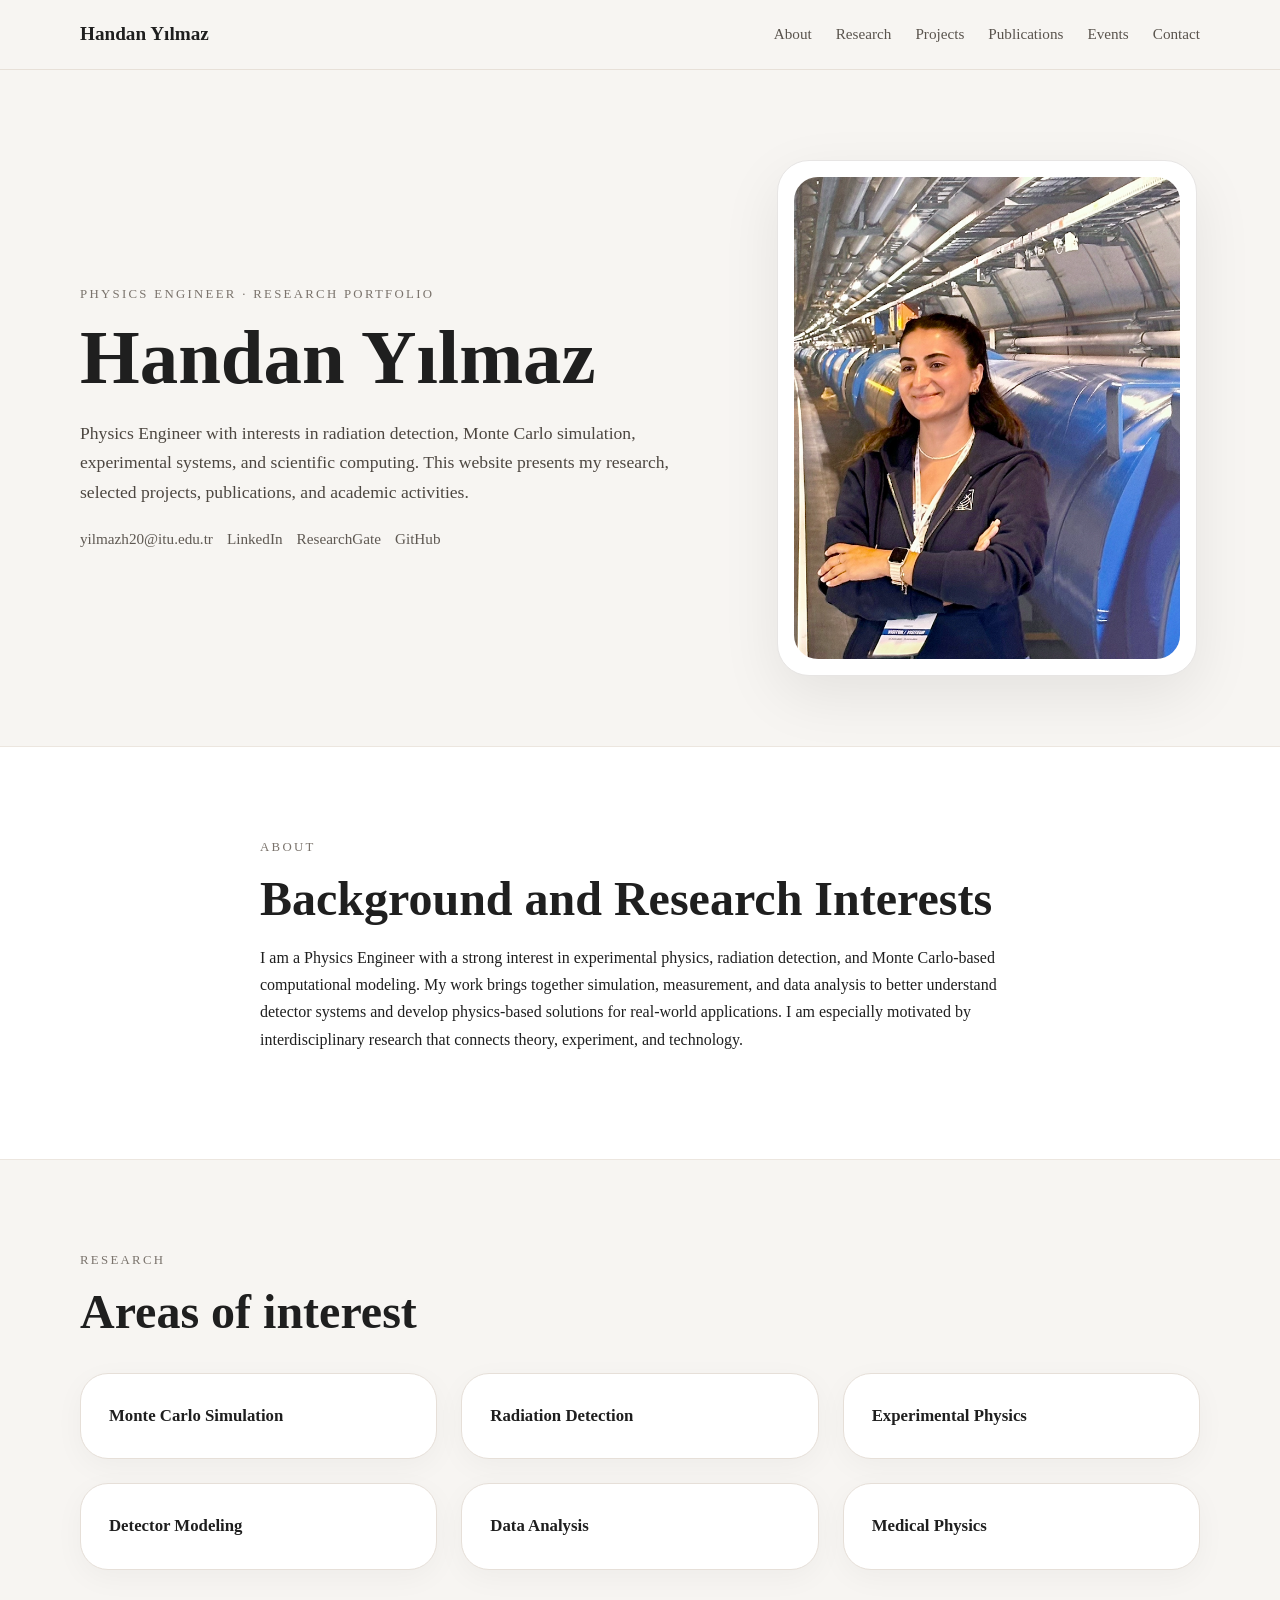
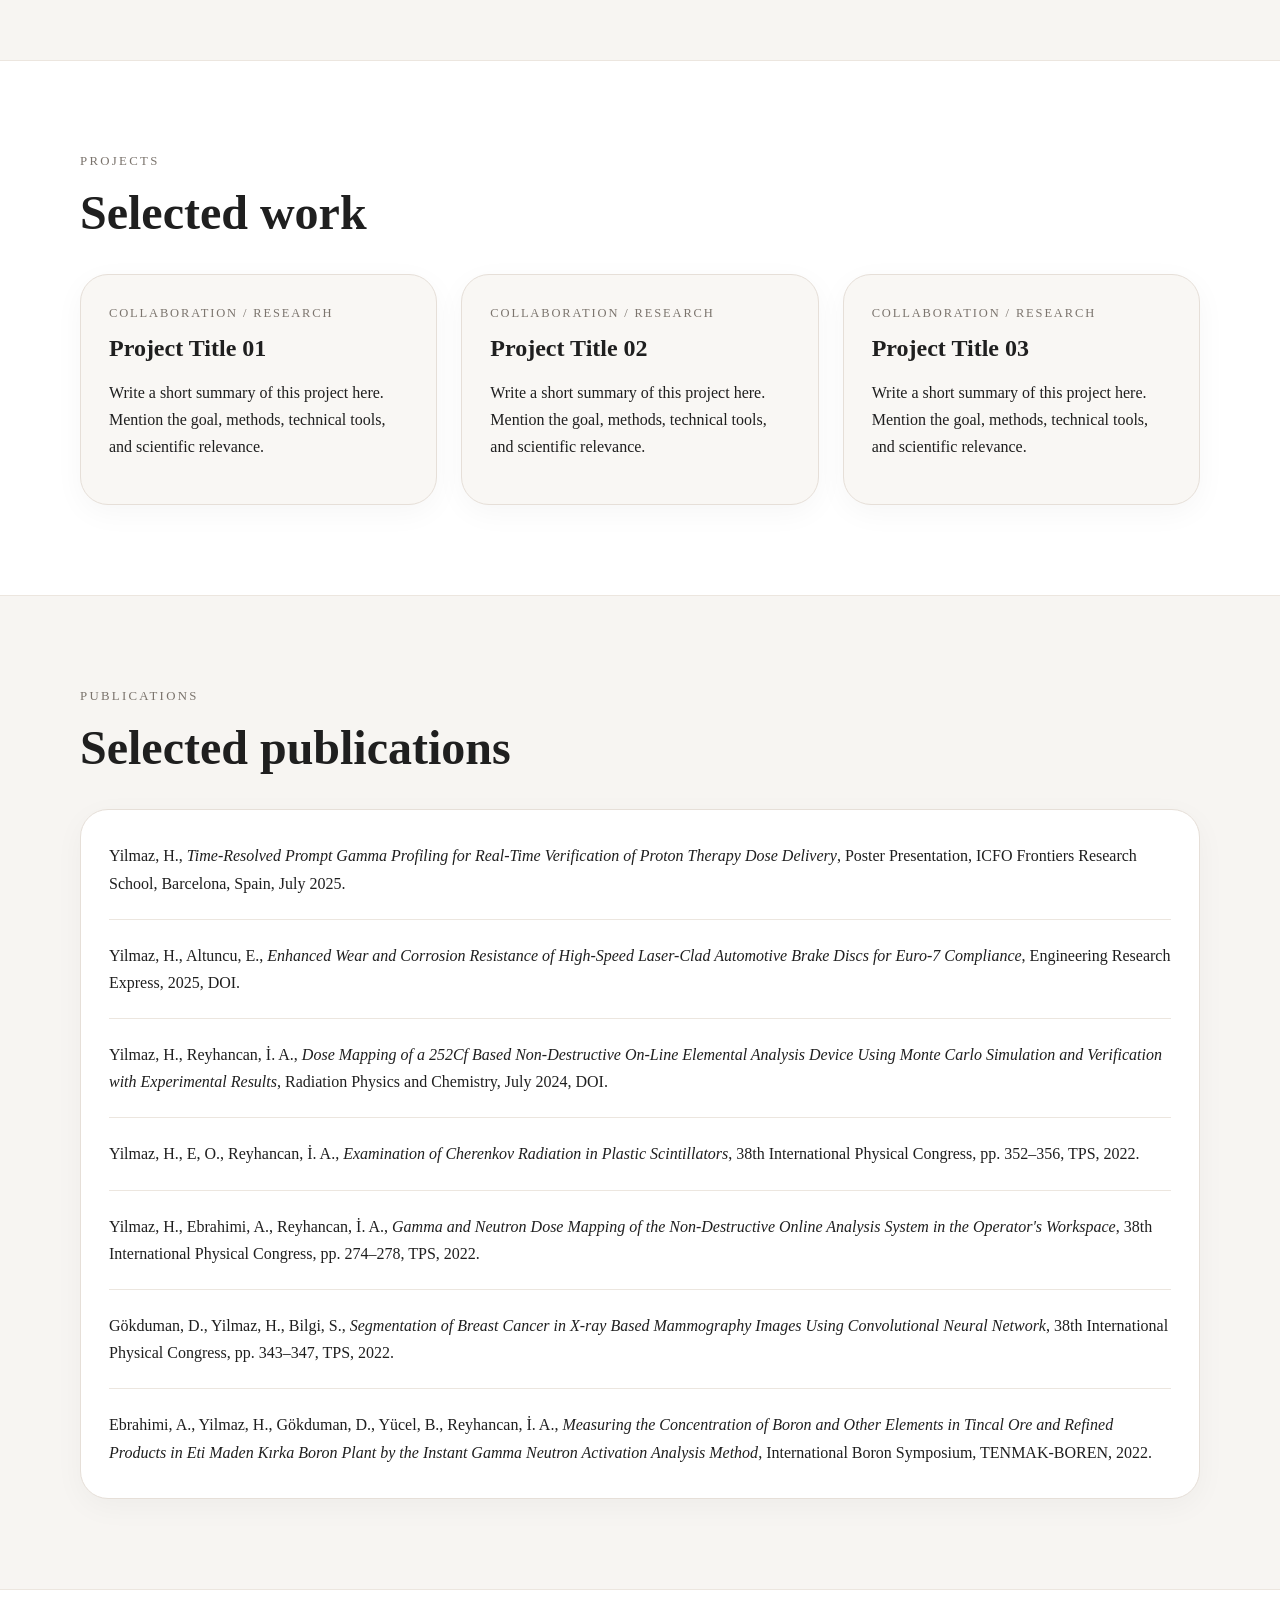
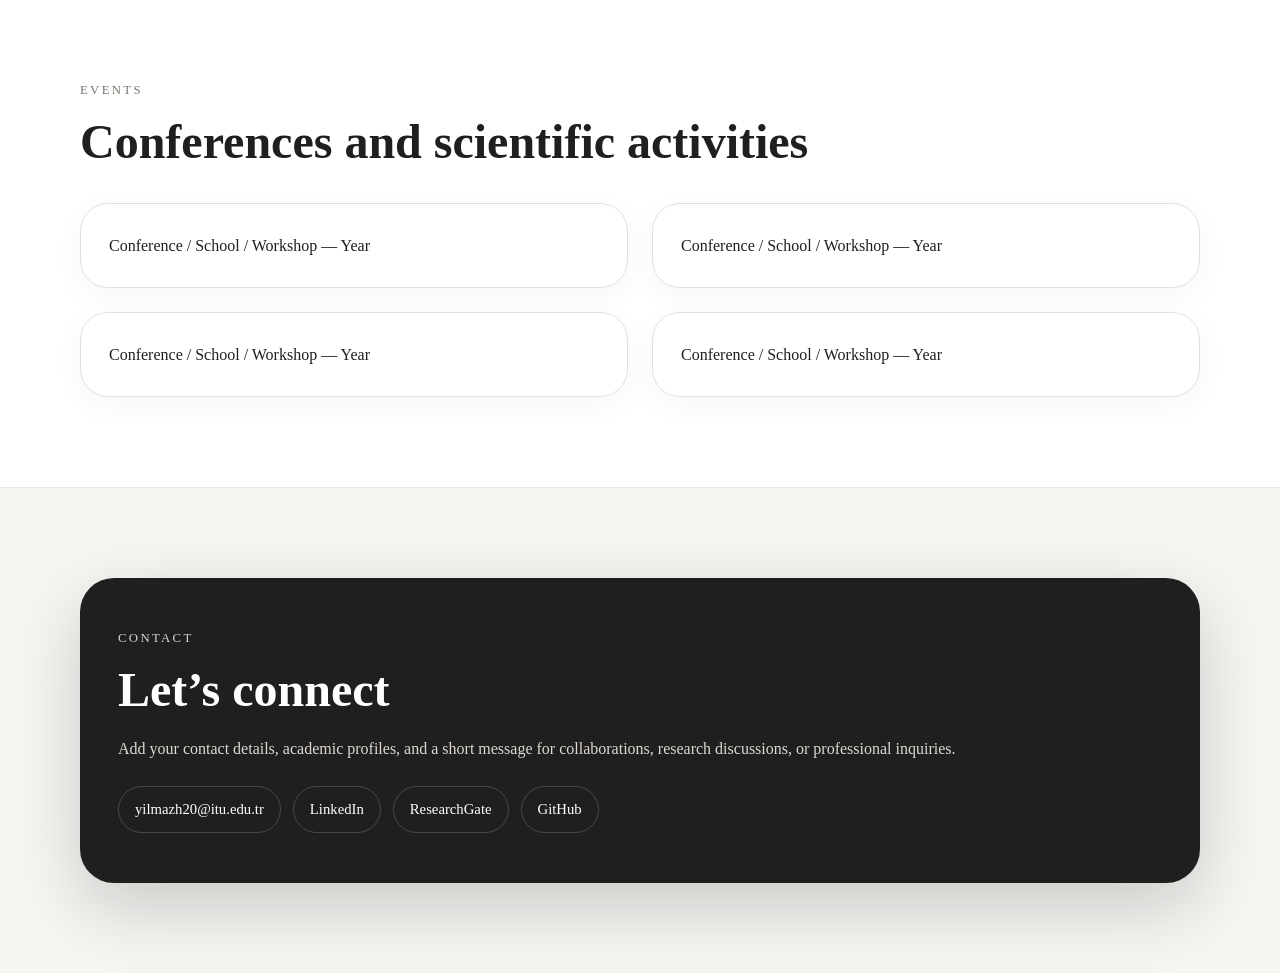
==== index.html @ de39016b "Update index.html" ====
<!DOCTYPE html>
<html lang="en">
<head>
  <meta charset="UTF-8" />
  <meta name="viewport" content="width=device-width, initial-scale=1.0" />
  <title>Handan Yılmaz | Physics Engineer</title>
  <link rel="stylesheet" href="style.css" />
</head>
<body>
  <header class="site-header">
    <div class="container nav">
      <a href="#home" class="logo">Handan Yılmaz</a>
      <nav class="menu">
        <a href="#about">About</a>
        <a href="#research">Research</a>
        <a href="#projects">Projects</a>
        <a href="#publications">Publications</a>
        <a href="#events">Events</a>
        <a href="#contact">Contact</a>
      </nav>
    </div>
  </header>

  <main id="home">
    <section class="hero container">
      <div class="hero-text">
        <p class="eyebrow">Physics Engineer · Research Portfolio</p>
        <h1>Handan Yılmaz</h1>
        <p class="intro">
          Physics Engineer with interests in radiation detection, Monte Carlo simulation,
          experimental systems, and scientific computing. This website presents my research,
          selected projects, publications, and academic activities.
        </p>


          <div class="hero-links">
          <a href="mailto:yilmazh20@itu.edu.tr">yilmazh20@itu.edu.tr</a>
          <a href="BURAYA_LINKEDIN_LINKIN" target="_blank" rel="noopener noreferrer">LinkedIn</a>
          <a href="https://www.researchgate.net/profile/Handan-Yilmaz-5?ev=hdr_xprf" target="_blank" rel="noopener noreferrer">ResearchGate</a>
          <a href="https://github.com/yilmazhndn" target="_blank" rel="noopener noreferrer">GitHub</a>
        </div>
      </div>

      <div class="hero-image">
        <div class="profile-card">
          <img src="profile.png" alt="Handan Yılmaz" class="profile-image">
        </div>
      </div>
    </section>

    <section id="about" class="section section-light">
      <div class="container narrow">
        <p class="eyebrow">About</p>
        <h2>Background and Research Interests</h2>
        <p>
           I am a Physics Engineer with a strong interest in experimental physics,
  radiation detection, and Monte Carlo-based computational modeling. My work
  brings together simulation, measurement, and data analysis to better understand
  detector systems and develop physics-based solutions for real-world applications.
  I am especially motivated by interdisciplinary research that connects theory,
  experiment, and technology.
        </p>
      </div>
    </section>

    <section id="research" class="section">
      <div class="container">
        <p class="eyebrow">Research</p>
        <h2>Areas of interest</h2>

        <div class="grid three">
          <div class="card small-card">Monte Carlo Simulation</div>
          <div class="card small-card">Radiation Detection</div>
          <div class="card small-card">Experimental Physics</div>
          <div class="card small-card">Detector Modeling</div>
          <div class="card small-card">Data Analysis</div>
          <div class="card small-card">Medical Physics</div>
        </div>
      </div>
    </section>

    <section id="projects" class="section section-light">
      <div class="container">
        <p class="eyebrow">Projects</p>
        <h2>Selected work</h2>

        <div class="grid three">
          <div class="card project-card">
            <p class="card-label">Collaboration / Research</p>
            <h3>Project Title 01</h3>
            <p>
              Write a short summary of this project here. Mention the goal, methods,
              technical tools, and scientific relevance.
            </p>
          </div>

          <div class="card project-card">
            <p class="card-label">Collaboration / Research</p>
            <h3>Project Title 02</h3>
            <p>
              Write a short summary of this project here. Mention the goal, methods,
              technical tools, and scientific relevance.
            </p>
          </div>

          <div class="card project-card">
            <p class="card-label">Collaboration / Research</p>
            <h3>Project Title 03</h3>
            <p>
              Write a short summary of this project here. Mention the goal, methods,
              technical tools, and scientific relevance.
            </p>
          </div>
        </div>
      </div>
    </section>

    <section id="publications" class="section">
      <div class="container">
        <p class="eyebrow">Publications</p>
        <h2>Selected publications</h2>

        <div class="list-box">
  <div class="list-item">
    Yilmaz, H., <em>Time-Resolved Prompt Gamma Profiling for Real-Time Verification of Proton Therapy Dose Delivery</em>, Poster Presentation, ICFO Frontiers Research School, Barcelona, Spain, July 2025.
  </div>

  <div class="list-item">
    Yilmaz, H., Altuncu, E., <em>Enhanced Wear and Corrosion Resistance of High-Speed Laser-Clad Automotive Brake Discs for Euro-7 Compliance</em>, Engineering Research Express, 2025,
    <a href="https://doi.org/10.1088/2631-8695/adef94" target="_blank" rel="noopener noreferrer">DOI</a>.
  </div>

  <div class="list-item">
    Yilmaz, H., Reyhancan, İ. A., <em>Dose Mapping of a 252Cf Based Non-Destructive On-Line Elemental Analysis Device Using Monte Carlo Simulation and Verification with Experimental Results</em>, Radiation Physics and Chemistry, July 2024,
    <a href="https://doi.org/10.1016/j.radphyschem.2024.112328" target="_blank" rel="noopener noreferrer">DOI</a>.
  </div>

  <div class="list-item">
    Yilmaz, H., E, O., Reyhancan, İ. A., <em>Examination of Cherenkov Radiation in Plastic Scintillators</em>, 38th International Physical Congress, pp. 352–356, TPS, 2022.
  </div>

  <div class="list-item">
    Yilmaz, H., Ebrahimi, A., Reyhancan, İ. A., <em>Gamma and Neutron Dose Mapping of the Non-Destructive Online Analysis System in the Operator's Workspace</em>, 38th International Physical Congress, pp. 274–278, TPS, 2022.
  </div>

  <div class="list-item">
    Gökduman, D., Yilmaz, H., Bilgi, S., <em>Segmentation of Breast Cancer in X-ray Based Mammography Images Using Convolutional Neural Network</em>, 38th International Physical Congress, pp. 343–347, TPS, 2022.
  </div>

  <div class="list-item">
    Ebrahimi, A., Yilmaz, H., Gökduman, D., Yücel, B., Reyhancan, İ. A., <em>Measuring the Concentration of Boron and Other Elements in Tincal Ore and Refined Products in Eti Maden Kırka Boron Plant by the Instant Gamma Neutron Activation Analysis Method</em>, International Boron Symposium, TENMAK-BOREN, 2022.
  </div>
</div>
    </section>

    <section id="events" class="section section-light">
      <div class="container">
        <p class="eyebrow">Events</p>
        <h2>Conferences and scientific activities</h2>

        <div class="grid two">
          <div class="card">Conference / School / Workshop — Year</div>
          <div class="card">Conference / School / Workshop — Year</div>
          <div class="card">Conference / School / Workshop — Year</div>
          <div class="card">Conference / School / Workshop — Year</div>
        </div>
      </div>
    </section>

    <section id="contact" class="section">
      <div class="container">
        <div class="contact-box">
          <p class="eyebrow dark">Contact</p>
          <h2>Let’s connect</h2>
          <p>
            Add your contact details, academic profiles, and a short message for
            collaborations, research discussions, or professional inquiries.
          </p>

          <div class="contact-tags">
            <span>yilmazh20@itu.edu.tr</span>
            <span>LinkedIn</span>
            <span>ResearchGate</span>
            <span>GitHub</span>
          </div>
        </div>
      </div>
    </section>
  </main>
</body>
</html>
---- style.css ----
* {
  box-sizing: border-box;
}

html {
  scroll-behavior: smooth;
}

body {
  margin: 0;
  font-family: Georgia, "Times New Roman", serif;
  background: #f7f5f2;
  color: #1f1f1f;
  line-height: 1.7;
}

img {
  max-width: 100%;
  display: block;
}

a {
  text-decoration: none;
  color: inherit;
}

.container {
  width: min(1120px, calc(100% - 48px));
  margin: 0 auto;
}

.narrow {
  max-width: 760px;
}

.site-header {
  position: sticky;
  top: 0;
  z-index: 1000;
  background: rgba(247, 245, 242, 0.92);
  backdrop-filter: blur(10px);
  border-bottom: 1px solid #e7e0d8;
}

.nav {
  display: flex;
  justify-content: space-between;
  align-items: center;
  padding: 18px 0;
  gap: 20px;
}

.logo {
  font-size: 1.2rem;
  font-weight: 700;
}

.menu {
  display: flex;
  gap: 24px;
  flex-wrap: wrap;
}

.menu a {
  font-size: 0.95rem;
  color: #5a544d;
}

.menu a:hover {
  color: #111;
}

.hero {
  display: grid;
  grid-template-columns: 1.2fr 0.8fr;
  gap: 56px;
  align-items: center;
  padding: 90px 0 70px;
}

.eyebrow {
  margin: 0 0 12px;
  font-size: 0.8rem;
  letter-spacing: 0.18em;
  text-transform: uppercase;
  color: #7a736c;
}

.eyebrow.dark {
  color: #d9d4cf;
}

h1 {
  font-size: clamp(2.8rem, 6vw, 4.8rem);
  line-height: 1.05;
  margin: 0 0 20px;
}

h2 {
  font-size: clamp(2rem, 4vw, 3rem);
  line-height: 1.15;
  margin: 0 0 18px;
}

h3 {
  margin: 0 0 14px;
  font-size: 1.5rem;
  line-height: 1.2;
}

.intro {
  font-size: 1.1rem;
  max-width: 680px;
  color: #4d4741;
}

.hero-buttons {
  display: flex;
  gap: 14px;
  flex-wrap: wrap;
  margin: 30px 0 24px;
}

.btn {
  display: inline-block;
  padding: 13px 22px;
  border-radius: 999px;
  font-size: 0.95rem;
  font-weight: 600;
}

.btn-dark {
  background: #1e1e1e;
  color: white;
}

.btn-dark:hover {
  background: #333;
}

.btn-light {
  border: 1px solid #cfc7be;
  background: white;
}

.btn-light:hover {
  border-color: #1e1e1e;
}

.hero-links {
  display: flex;
  flex-wrap: wrap;
  gap: 14px;
  color: #5e5852;
  font-size: 0.95rem;
}

.hero-image {
  display: flex;
  justify-content: center;
}

.profile-card {
  width: 100%;
  max-width: 420px;
  background: #ffffff;
  border: 1px solid #e7e5e4;
  border-radius: 32px;
  padding: 16px;
  box-shadow: 0 20px 60px rgba(0, 0, 0, 0.08);
}

.profile-image {
  width: 100%;
  aspect-ratio: 4 / 5;
  object-fit: cover;
  object-position: center top;
  border-radius: 24px;
}

.section {
  padding: 90px 0;
}

.section-light {
  background: #ffffff;
  border-top: 1px solid #ece6df;
  border-bottom: 1px solid #ece6df;
}

.grid {
  display: grid;
  gap: 24px;
  margin-top: 34px;
}

.grid.three {
  grid-template-columns: repeat(3, 1fr);
}

.grid.two {
  grid-template-columns: repeat(2, 1fr);
}

.card {
  background: white;
  border: 1px solid #e6dfd8;
  border-radius: 28px;
  padding: 28px;
  box-shadow: 0 8px 30px rgba(0, 0, 0, 0.04);
}

.small-card {
  font-size: 1.05rem;
  font-weight: 600;
}

.project-card {
  background: #f9f7f4;
  transition: transform 0.2s ease, box-shadow 0.2s ease;
}

.project-card:hover {
  transform: translateY(-4px);
  box-shadow: 0 18px 40px rgba(0, 0, 0, 0.08);
}

.card-label {
  margin: 0 0 10px;
  font-size: 0.78rem;
  letter-spacing: 0.15em;
  text-transform: uppercase;
  color: #7b746d;
}

.list-box {
  margin-top: 34px;
  background: white;
  border: 1px solid #e6dfd8;
  border-radius: 28px;
  padding: 10px 28px;
  box-shadow: 0 8px 30px rgba(0, 0, 0, 0.04);
}

.list-item {
  padding: 22px 0;
  border-bottom: 1px solid #ece6df;
}

.list-item:last-child {
  border-bottom: none;
}

.contact-box {
  background: #1f1f1f;
  color: white;
  border-radius: 34px;
  padding: 50px 38px;
  box-shadow: 0 24px 70px rgba(0, 0, 0, 0.18);
}

.contact-box p {
  color: #ded8d1;
}

.contact-tags {
  display: flex;
  flex-wrap: wrap;
  gap: 12px;
  margin-top: 24px;
}

.contact-tags span {
  border: 1px solid rgba(255, 255, 255, 0.18);
  border-radius: 999px;
  padding: 10px 16px;
  font-size: 0.92rem;
}

@media (max-width: 960px) {
  .hero {
    grid-template-columns: 1fr;
    padding-top: 60px;
  }

  .grid.three,
  .grid.two {
    grid-template-columns: 1fr;
  }

  .menu {
    gap: 14px;
  }
}

@media (max-width: 640px) {
  .container {
    width: min(100% - 28px, 1120px);
  }

  .nav {
    flex-direction: column;
    align-items: flex-start;
  }

  .section,
  .hero {
    padding-top: 56px;
    padding-bottom: 56px;
  }

  .contact-box {
    padding: 36px 24px;
  }
}
.hero-links a {
  color: #5e5852;
  transition: color 0.2s ease;
}

.hero-links a:hover {
  color: #111;
}

.contact-tags a {
  color: inherit;
  transition: color 0.2s ease;
}

.contact-tags a:hover {
  color: white;
}
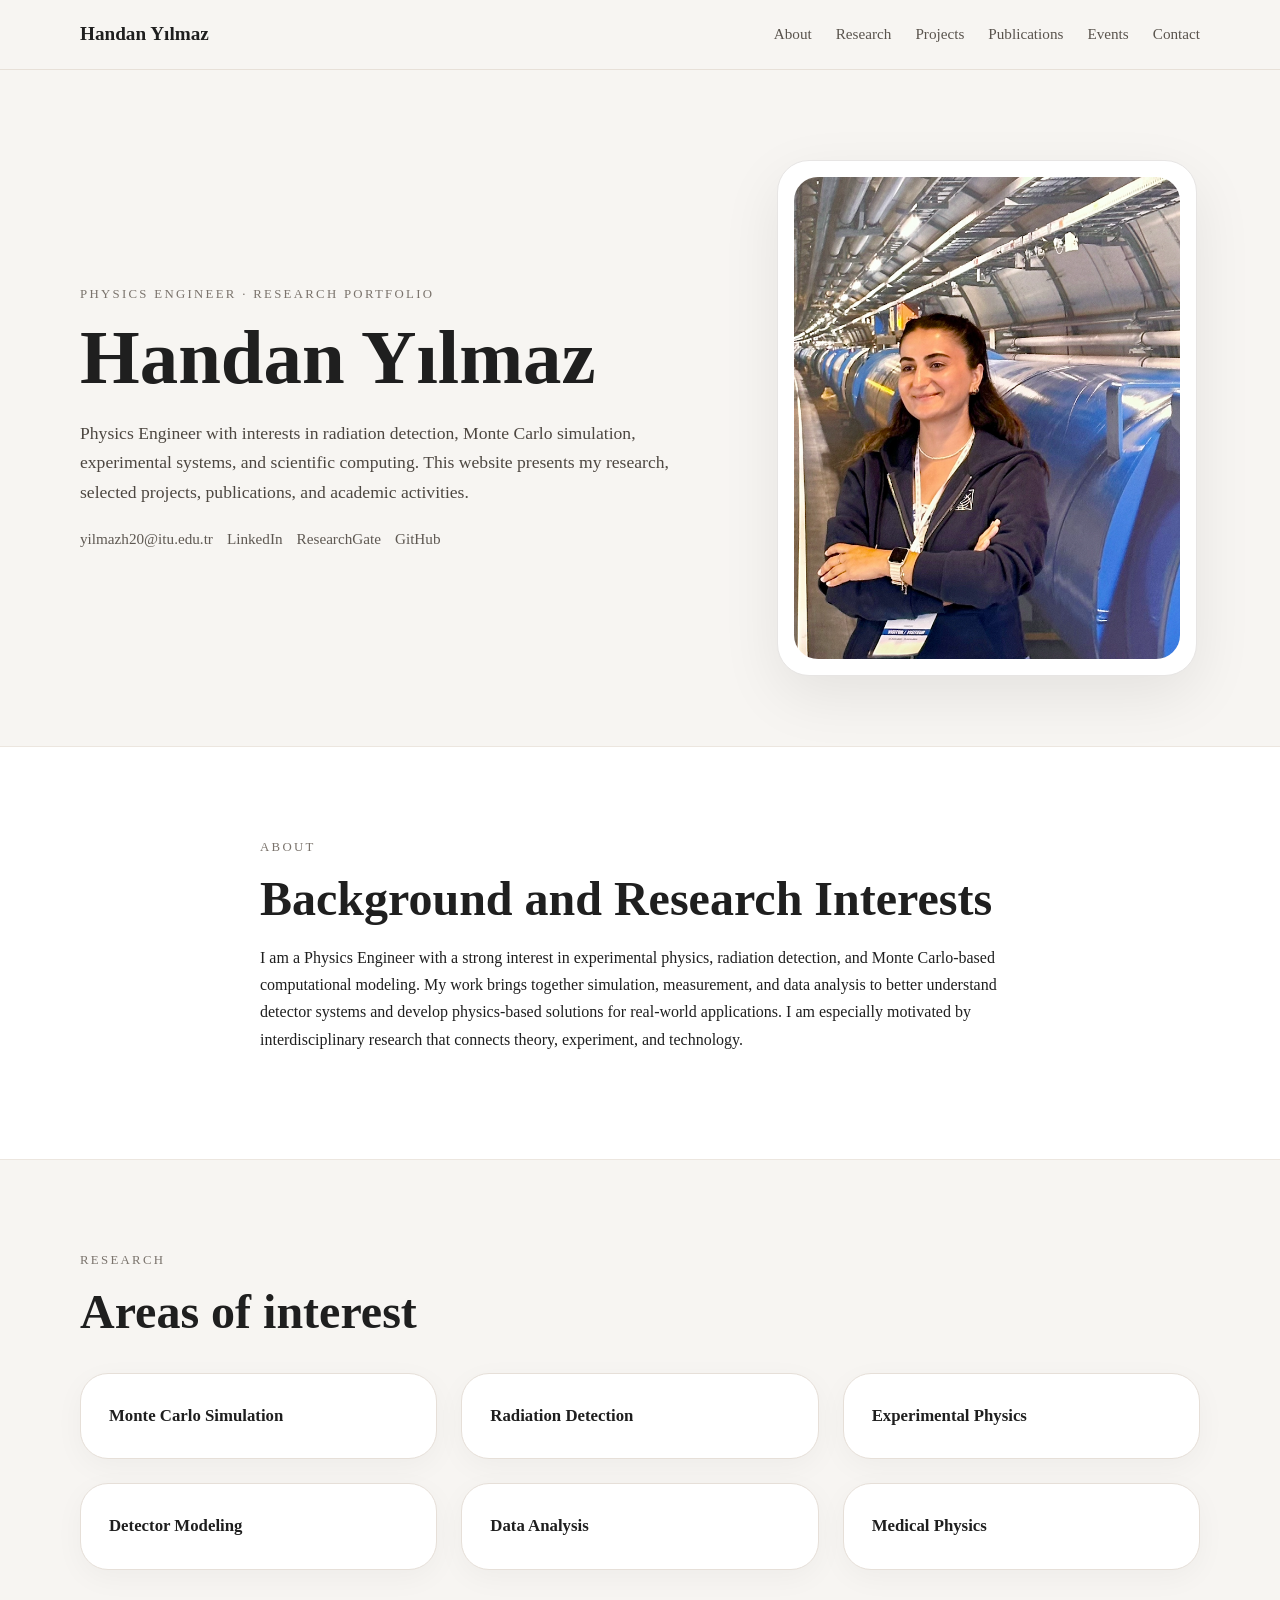
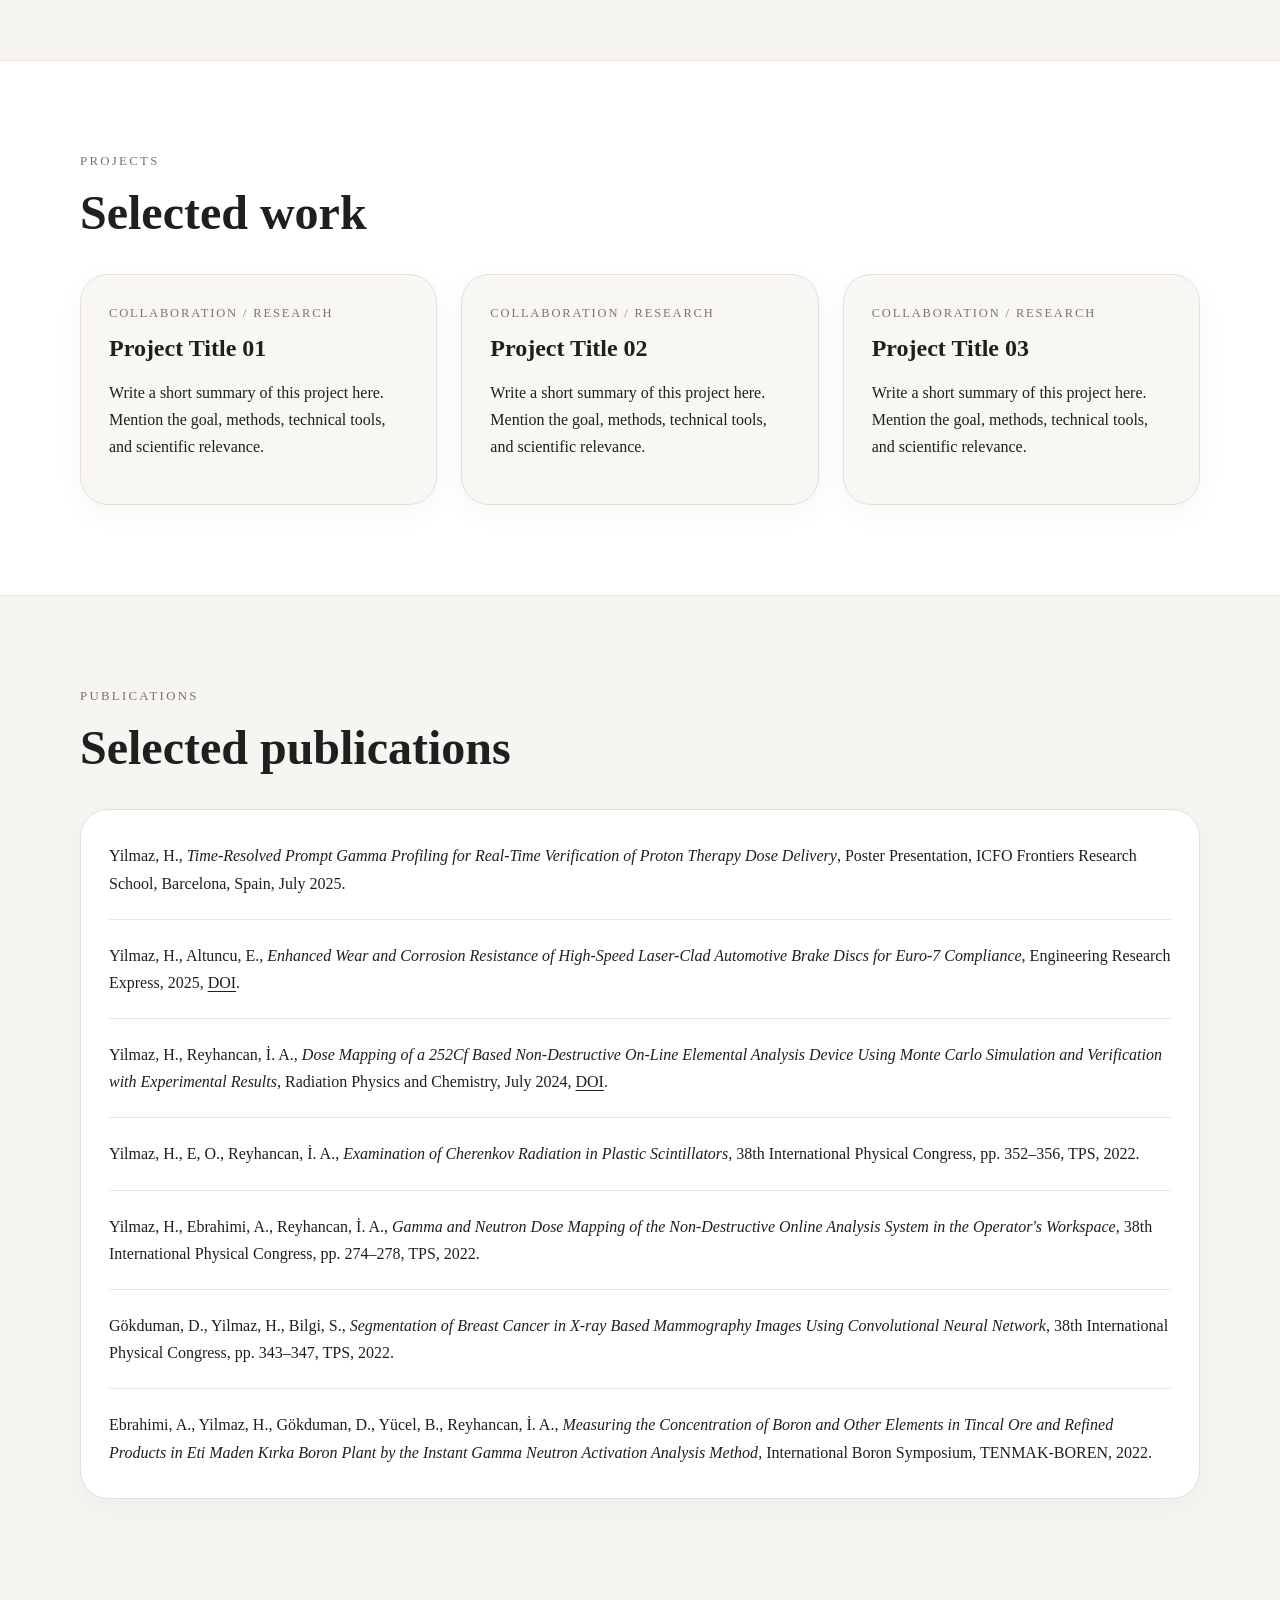
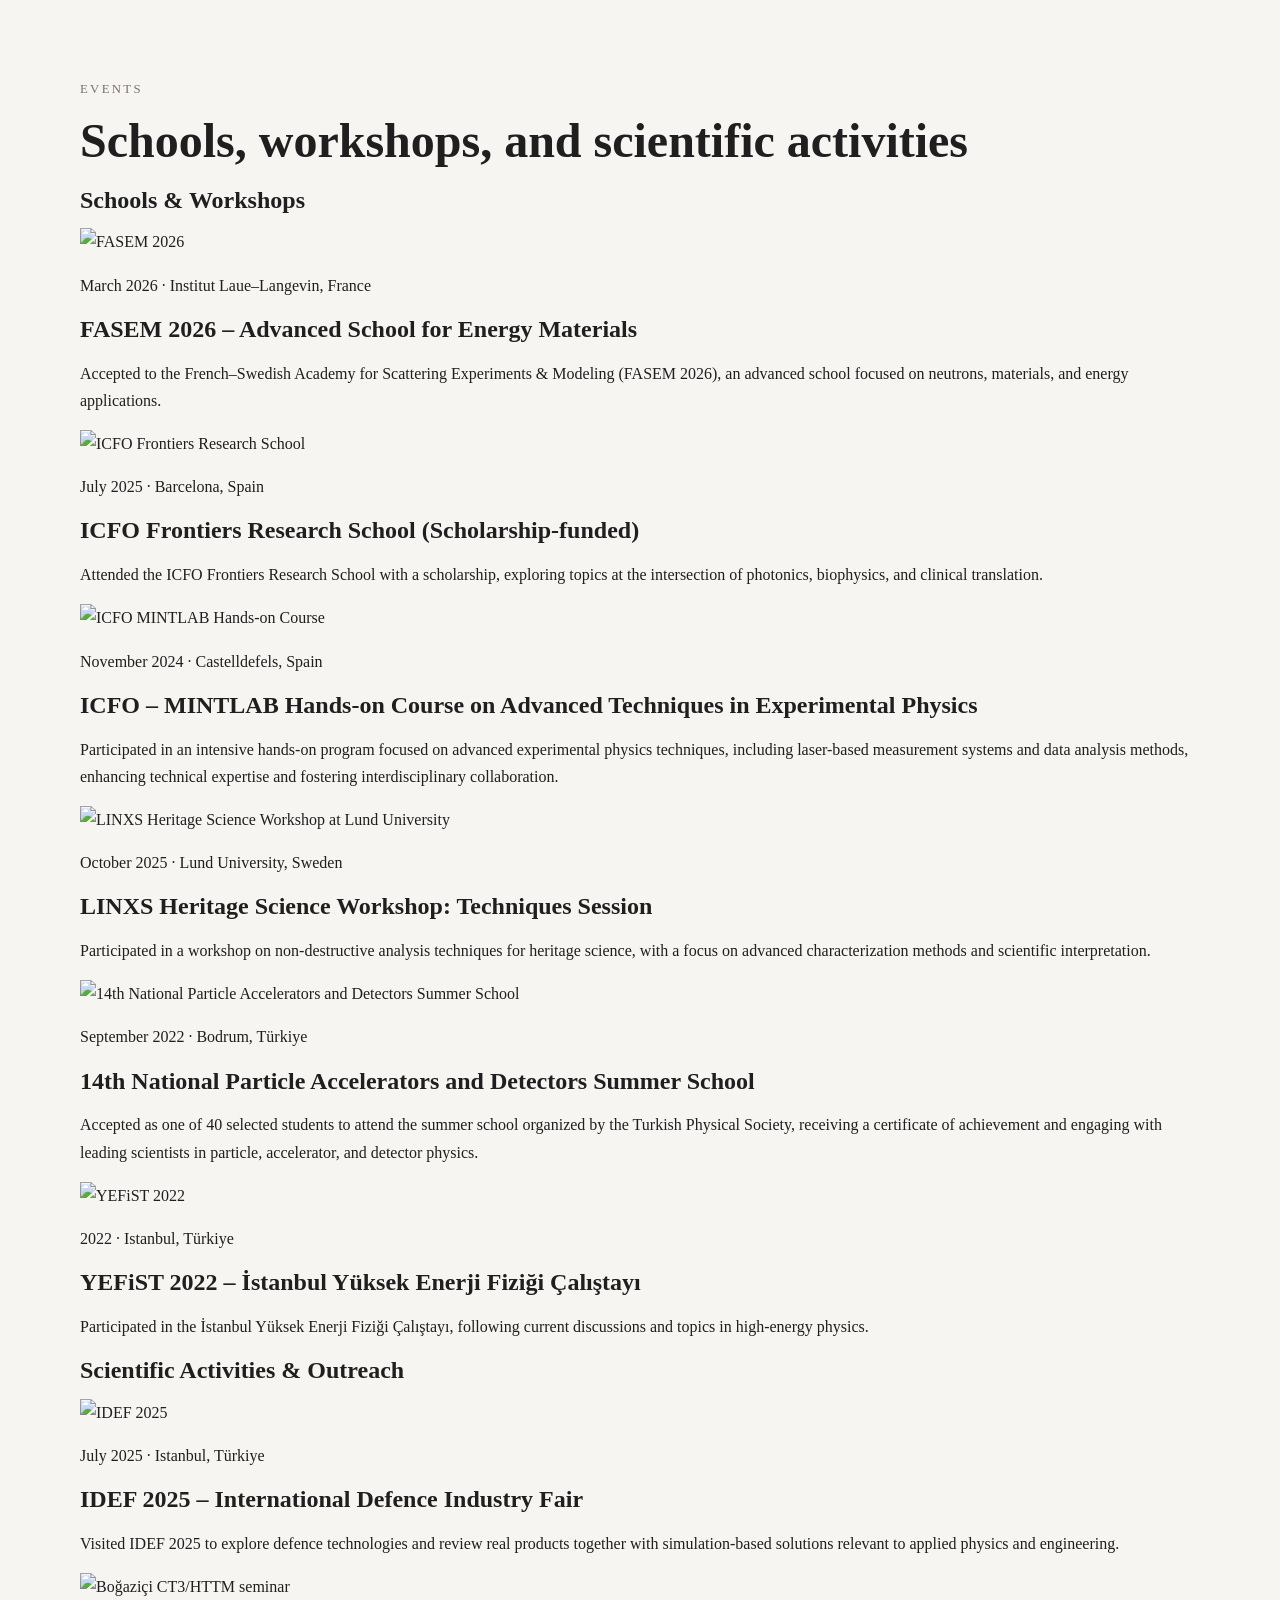
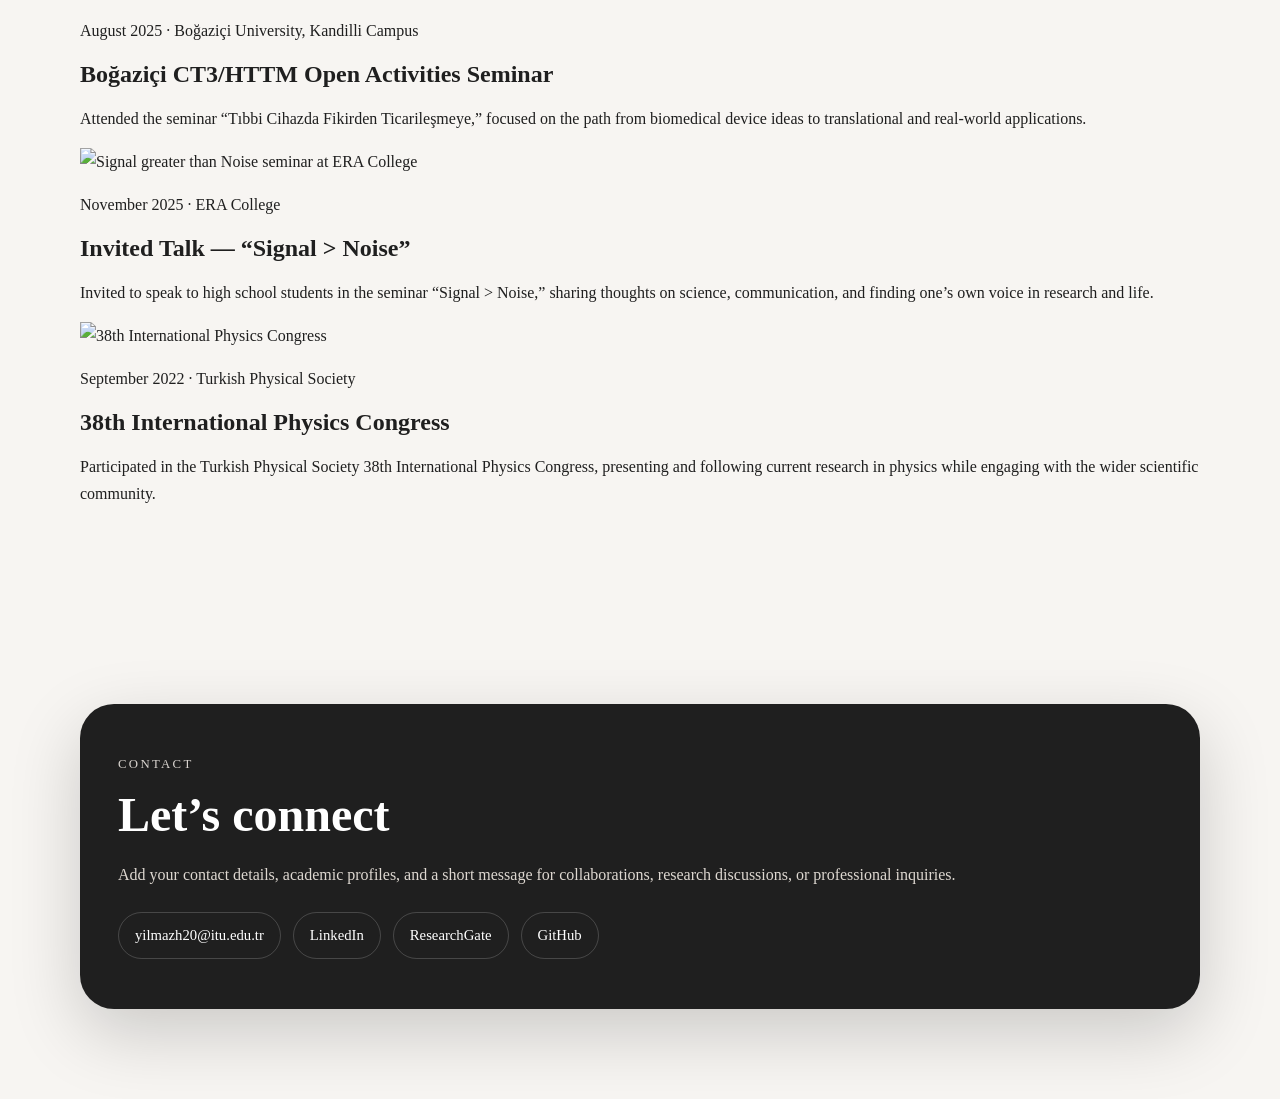
==== commit 7a585390: "Update index.html" ====
--- a/index.html
+++ b/index.html
@@ -153,19 +153,134 @@
 </div>
     </section>
 
-    <section id="events" class="section section-light">
-      <div class="container">
-        <p class="eyebrow">Events</p>
-        <h2>Conferences and scientific activities</h2>
-
-        <div class="grid two">
-          <div class="card">Conference / School / Workshop — Year</div>
-          <div class="card">Conference / School / Workshop — Year</div>
-          <div class="card">Conference / School / Workshop — Year</div>
-          <div class="card">Conference / School / Workshop — Year</div>
-        </div>
-      </div>
-    </section>
+<section id="events" class="section">
+  <div class="container">
+    <p class="eyebrow">Events</p>
+    <h2>Schools, workshops, and scientific activities</h2>
+
+    <div class="events-group">
+      <h3 class="events-subtitle">Schools &amp; Workshops</h3>
+
+      <div class="event-grid">
+        <article class="event-card">
+          <img src="fasem2026.png" alt="FASEM 2026" class="event-image">
+          <div class="event-content">
+            <p class="event-date">March 2026 · Institut Laue–Langevin, France</p>
+            <h3>FASEM 2026 – Advanced School for Energy Materials</h3>
+            <p>
+              Accepted to the French–Swedish Academy for Scattering Experiments &amp; Modeling (FASEM 2026), an advanced school focused on neutrons, materials, and energy applications.
+            </p>
+          </div>
+        </article>
+
+        <article class="event-card">
+          <img src="icfo-school.jpg" alt="ICFO Frontiers Research School" class="event-image">
+          <div class="event-content">
+            <p class="event-date">July 2025 · Barcelona, Spain</p>
+            <h3>ICFO Frontiers Research School (Scholarship-funded)</h3>
+            <p>
+              Attended the ICFO Frontiers Research School with a scholarship, exploring topics at the intersection of photonics, biophysics, and clinical translation.
+            </p>
+          </div>
+        </article>
+
+        <article class="event-card">
+          <img src="mintlab-icfo.jpg" alt="ICFO MINTLAB Hands-on Course" class="event-image">
+          <div class="event-content">
+            <p class="event-date">November 2024 · Castelldefels, Spain</p>
+            <h3>ICFO – MINTLAB Hands-on Course on Advanced Techniques in Experimental Physics</h3>
+            <p>
+              Participated in an intensive hands-on program focused on advanced experimental physics techniques, including laser-based measurement systems and data analysis methods, enhancing technical expertise and fostering interdisciplinary collaboration.
+            </p>
+          </div>
+        </article>
+
+        <article class="event-card">
+          <img src="linxs-lund.jpg" alt="LINXS Heritage Science Workshop at Lund University" class="event-image">
+          <div class="event-content">
+            <p class="event-date">October 2025 · Lund University, Sweden</p>
+            <h3>LINXS Heritage Science Workshop: Techniques Session</h3>
+            <p>
+              Participated in a workshop on non-destructive analysis techniques for heritage science, with a focus on advanced characterization methods and scientific interpretation.
+            </p>
+          </div>
+        </article>
+
+        <article class="event-card">
+          <img src="particle-summer-school.jpg" alt="14th National Particle Accelerators and Detectors Summer School" class="event-image">
+          <div class="event-content">
+            <p class="event-date">September 2022 · Bodrum, Türkiye</p>
+            <h3>14th National Particle Accelerators and Detectors Summer School</h3>
+            <p>
+              Accepted as one of 40 selected students to attend the summer school organized by the Turkish Physical Society, receiving a certificate of achievement and engaging with leading scientists in particle, accelerator, and detector physics.
+            </p>
+          </div>
+        </article>
+
+        <article class="event-card">
+          <img src="yefist-group-2.JPEG" alt="YEFiST 2022" class="event-image">
+          <div class="event-content">
+            <p class="event-date">2022 · Istanbul, Türkiye</p>
+            <h3>YEFiST 2022 – İstanbul Yüksek Enerji Fiziği Çalıştayı</h3>
+            <p>
+              Participated in the İstanbul Yüksek Enerji Fiziği Çalıştayı, following current discussions and topics in high-energy physics.
+            </p>
+          </div>
+        </article>
+      </div>
+    </div>
+
+    <div class="events-group">
+      <h3 class="events-subtitle">Scientific Activities &amp; Outreach</h3>
+
+      <div class="event-grid">
+        <article class="event-card">
+          <img src="idef2025.png" alt="IDEF 2025" class="event-image">
+          <div class="event-content">
+            <p class="event-date">July 2025 · Istanbul, Türkiye</p>
+            <h3>IDEF 2025 – International Defence Industry Fair</h3>
+            <p>
+              Visited IDEF 2025 to explore defence technologies and review real products together with simulation-based solutions relevant to applied physics and engineering.
+            </p>
+          </div>
+        </article>
+
+        <article class="event-card">
+          <img src="bogazici-ct3.jpg" alt="Boğaziçi CT3/HTTM seminar" class="event-image">
+          <div class="event-content">
+            <p class="event-date">August 2025 · Boğaziçi University, Kandilli Campus</p>
+            <h3>Boğaziçi CT3/HTTM Open Activities Seminar</h3>
+            <p>
+              Attended the seminar “Tıbbi Cihazda Fikirden Ticarileşmeye,” focused on the path from biomedical device ideas to translational and real-world applications.
+            </p>
+          </div>
+        </article>
+
+        <article class="event-card">
+          <img src="era-seminar.jpg" alt="Signal greater than Noise seminar at ERA College" class="event-image">
+          <div class="event-content">
+            <p class="event-date">November 2025 · ERA College</p>
+            <h3>Invited Talk — “Signal &gt; Noise”</h3>
+            <p>
+              Invited to speak to high school students in the seminar “Signal &gt; Noise,” sharing thoughts on science, communication, and finding one’s own voice in research and life.
+            </p>
+          </div>
+        </article>
+
+        <article class="event-card">
+          <img src="tps38.jpg" alt="38th International Physics Congress" class="event-image">
+          <div class="event-content">
+            <p class="event-date">September 2022 · Turkish Physical Society</p>
+            <h3>38th International Physics Congress</h3>
+            <p>
+              Participated in the Turkish Physical Society 38th International Physics Congress, presenting and following current research in physics while engaging with the wider scientific community.
+            </p>
+          </div>
+        </article>
+      </div>
+    </div>
+  </div>
+</section>
 
     <section id="contact" class="section">
       <div class="container">
--- a/style.css
+++ b/style.css
@@ -330,3 +330,12 @@
 .contact-tags a:hover {
   color: white;
 }
+.list-item a {
+  color: #1f1f1f;
+  text-decoration: underline;
+  text-underline-offset: 3px;
+}
+
+.list-item a:hover {
+  opacity: 0.7;
+}
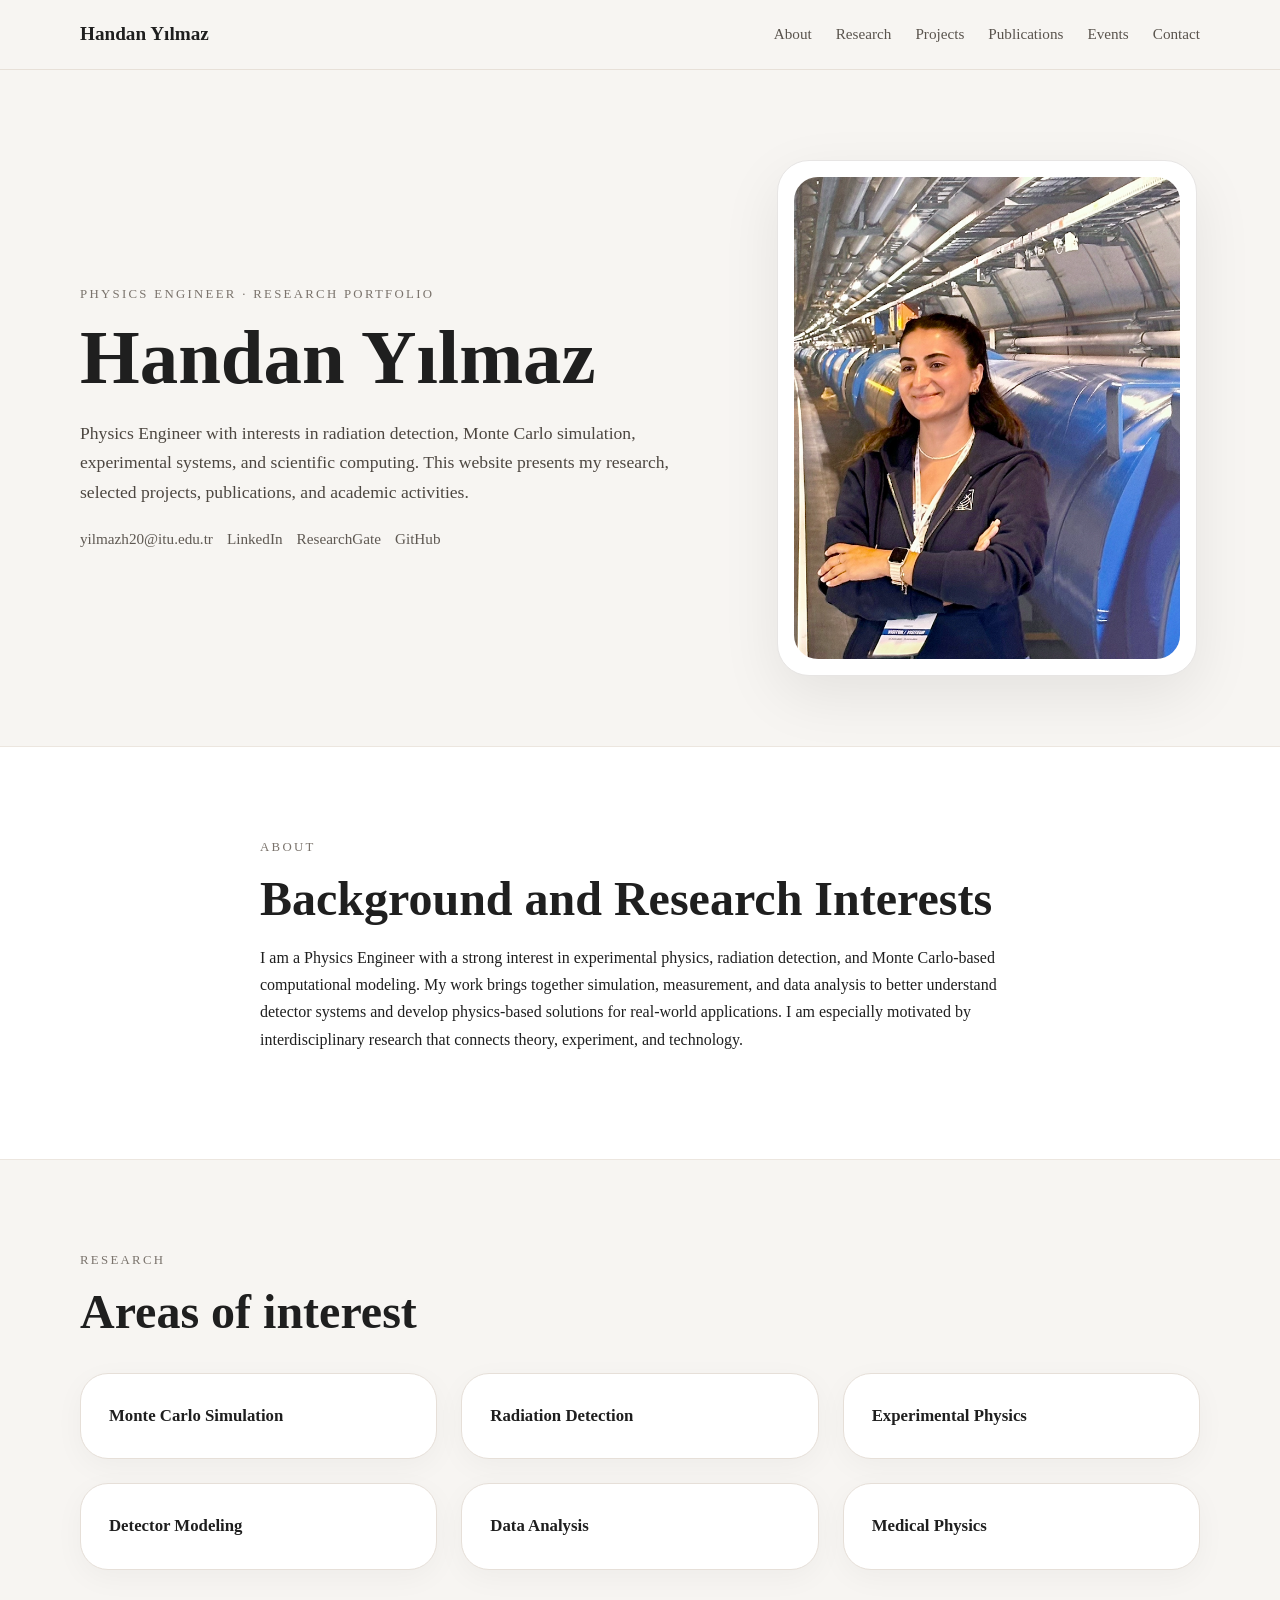
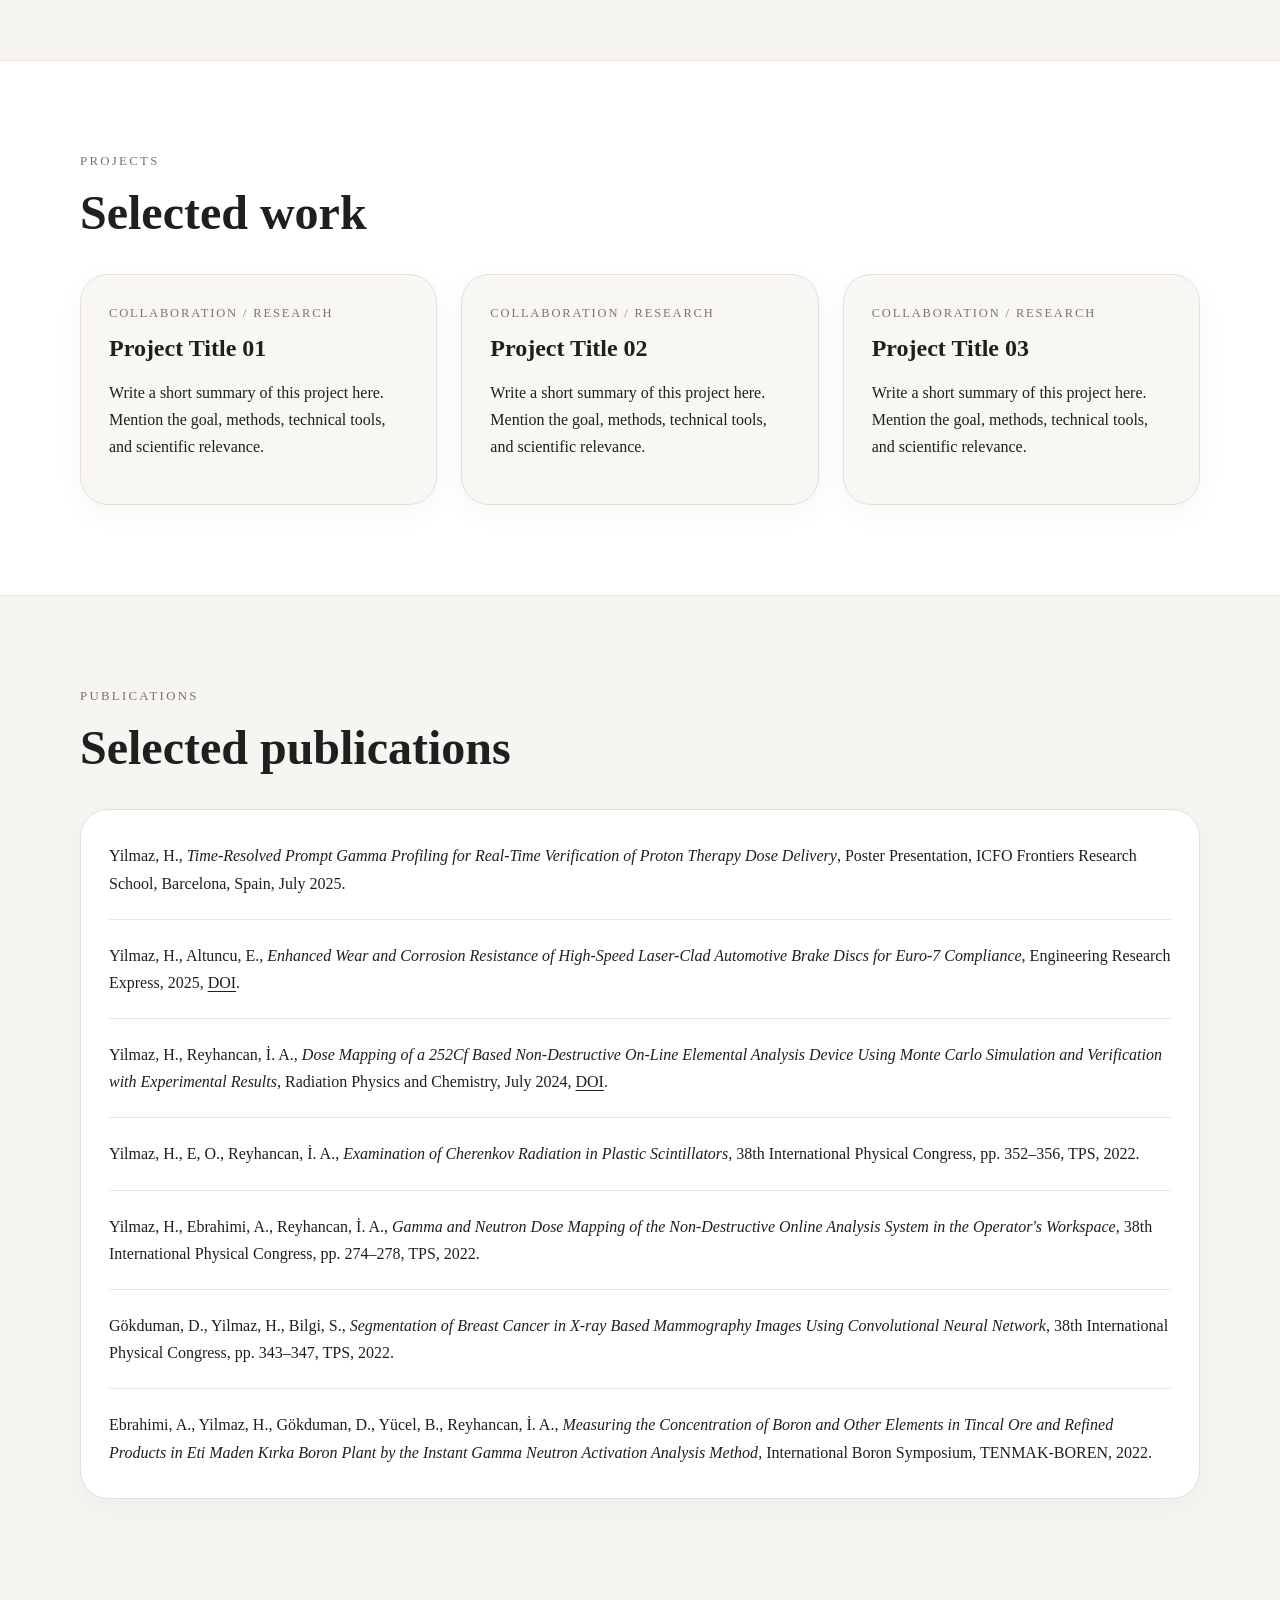
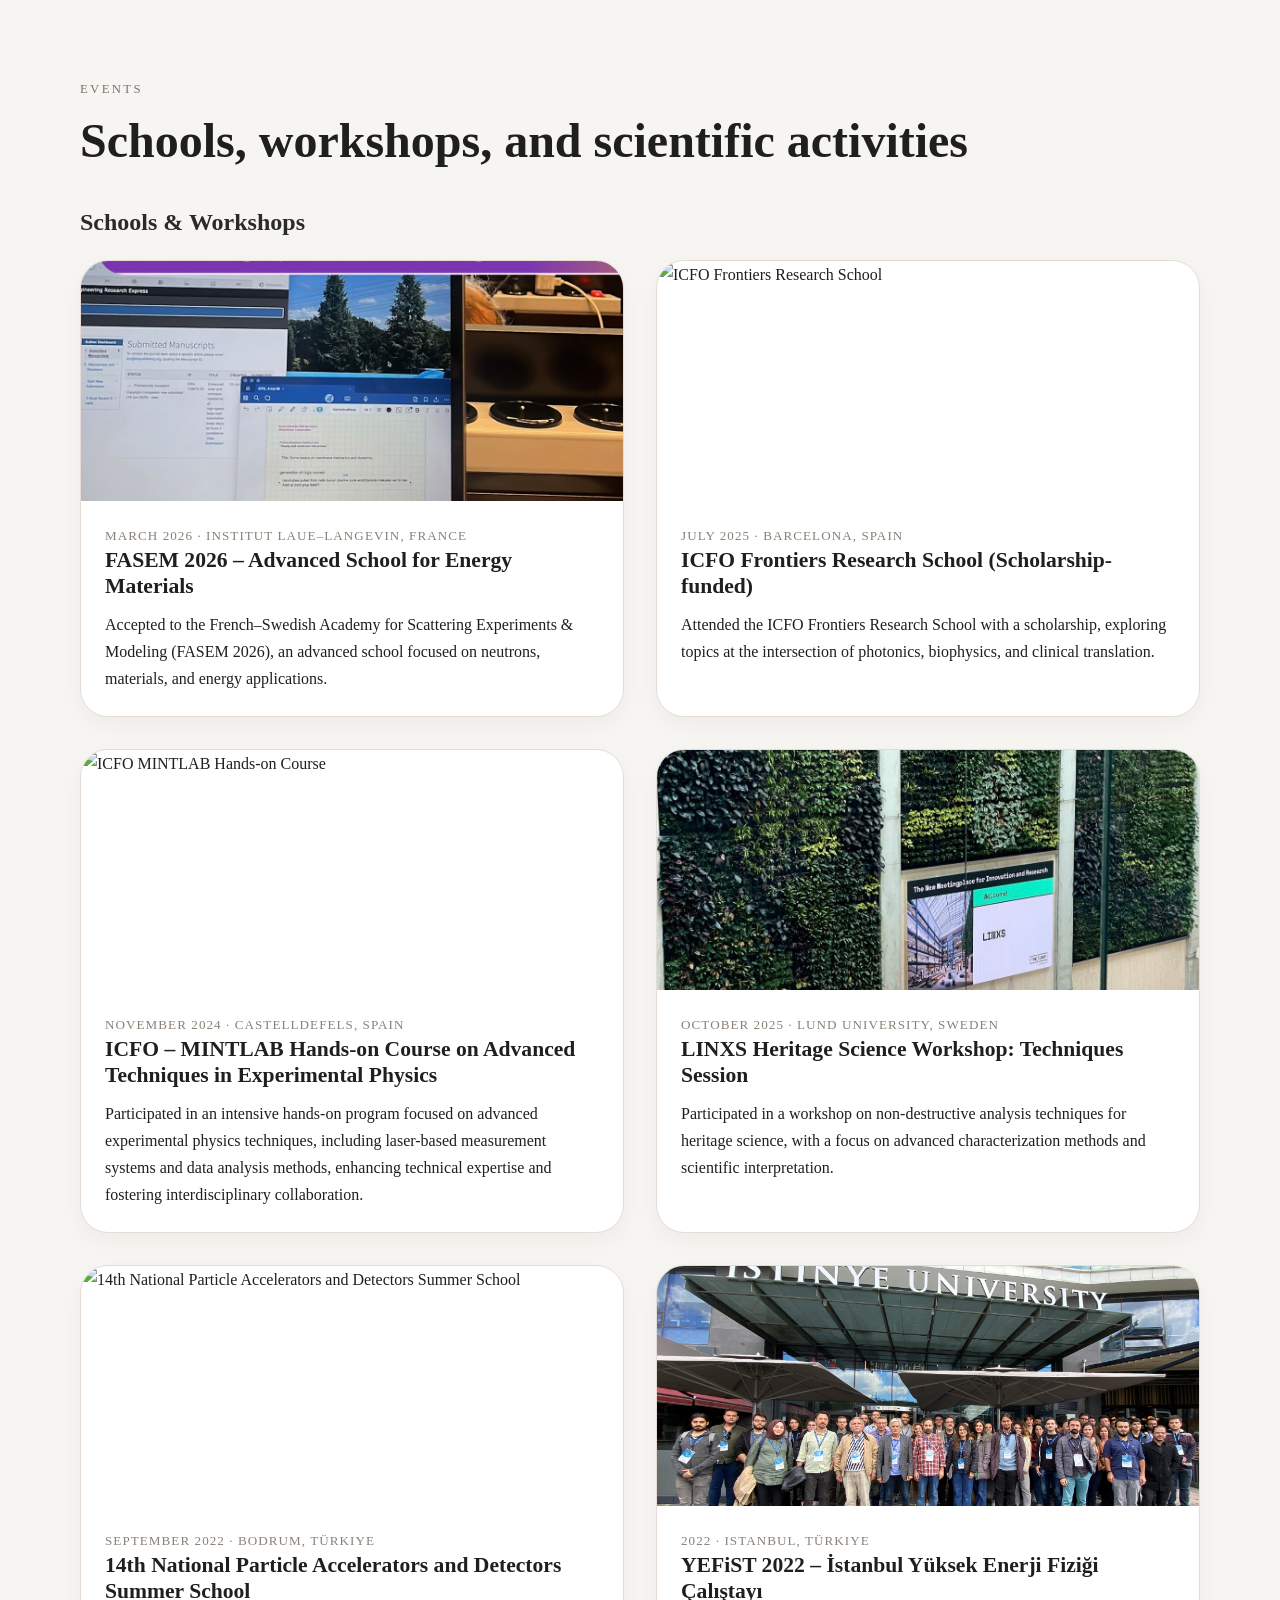
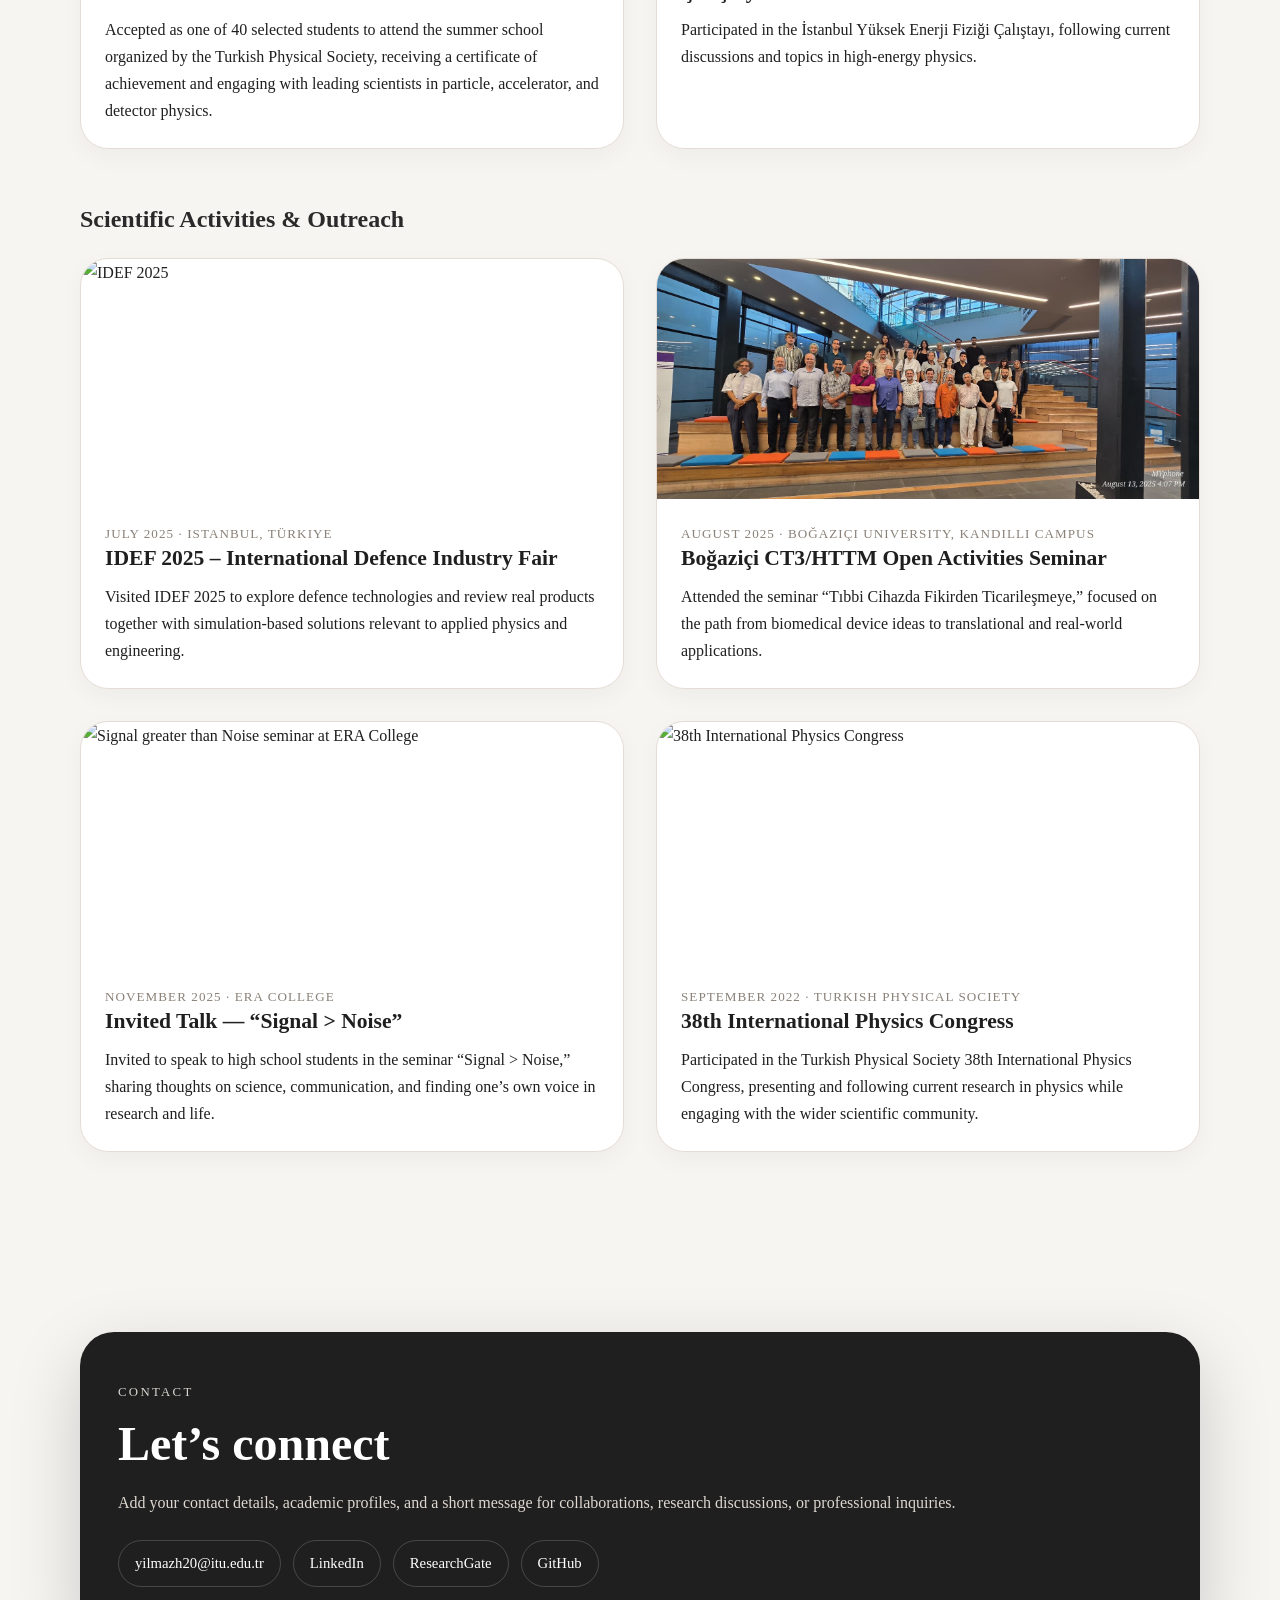
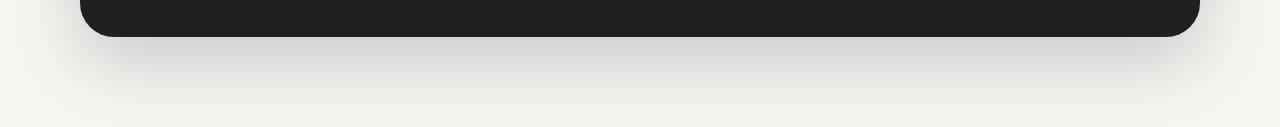
==== commit bb1bdbf5: "Update index.html" ====
--- a/index.html
+++ b/index.html
@@ -163,7 +163,7 @@
 
       <div class="event-grid">
         <article class="event-card">
-          <img src="fasem2026.png" alt="FASEM 2026" class="event-image">
+          <img src="fasem2026.jpg" alt="FASEM 2026" class="event-image">
           <div class="event-content">
             <p class="event-date">March 2026 · Institut Laue–Langevin, France</p>
             <h3>FASEM 2026 – Advanced School for Energy Materials</h3>
@@ -257,7 +257,7 @@
         </article>
 
         <article class="event-card">
-          <img src="era-seminar.jpg" alt="Signal greater than Noise seminar at ERA College" class="event-image">
+          <img src="era-seminar.png" alt="Signal greater than Noise seminar at ERA College" class="event-image">
           <div class="event-content">
             <p class="event-date">November 2025 · ERA College</p>
             <h3>Invited Talk — “Signal &gt; Noise”</h3>
--- a/style.css
+++ b/style.css
@@ -339,3 +339,65 @@
 .list-item a:hover {
   opacity: 0.7;
 }
+
+.events-group {
+  margin-top: 3.5rem;
+}
+
+.events-group:first-of-type {
+  margin-top: 2.5rem;
+}
+
+.events-subtitle {
+  font-size: 1.5rem;
+  margin-bottom: 1.5rem;
+  color: #2a2a2a;
+}
+
+.event-grid {
+  display: grid;
+  grid-template-columns: repeat(2, minmax(0, 1fr));
+  gap: 2rem;
+}
+
+.event-card {
+  background: #ffffff;
+  border: 1px solid #e5ddd5;
+  border-radius: 28px;
+  overflow: hidden;
+  box-shadow: 0 8px 24px rgba(0, 0, 0, 0.04);
+}
+
+.event-image {
+  width: 100%;
+  height: 240px;
+  object-fit: cover;
+  display: block;
+}
+
+.event-content {
+  padding: 1.5rem;
+}
+
+.event-date {
+  font-size: 0.82rem;
+  letter-spacing: 0.08em;
+  text-transform: uppercase;
+  color: #8a8178;
+  margin-bottom: 0.8rem;
+}
+
+.event-card h3 {
+  font-size: 1.35rem;
+  margin-bottom: 0.7rem;
+}
+
+.event-card p {
+  margin: 0;
+}
+
+@media (max-width: 900px) {
+  .event-grid {
+    grid-template-columns: 1fr;
+  }
+}
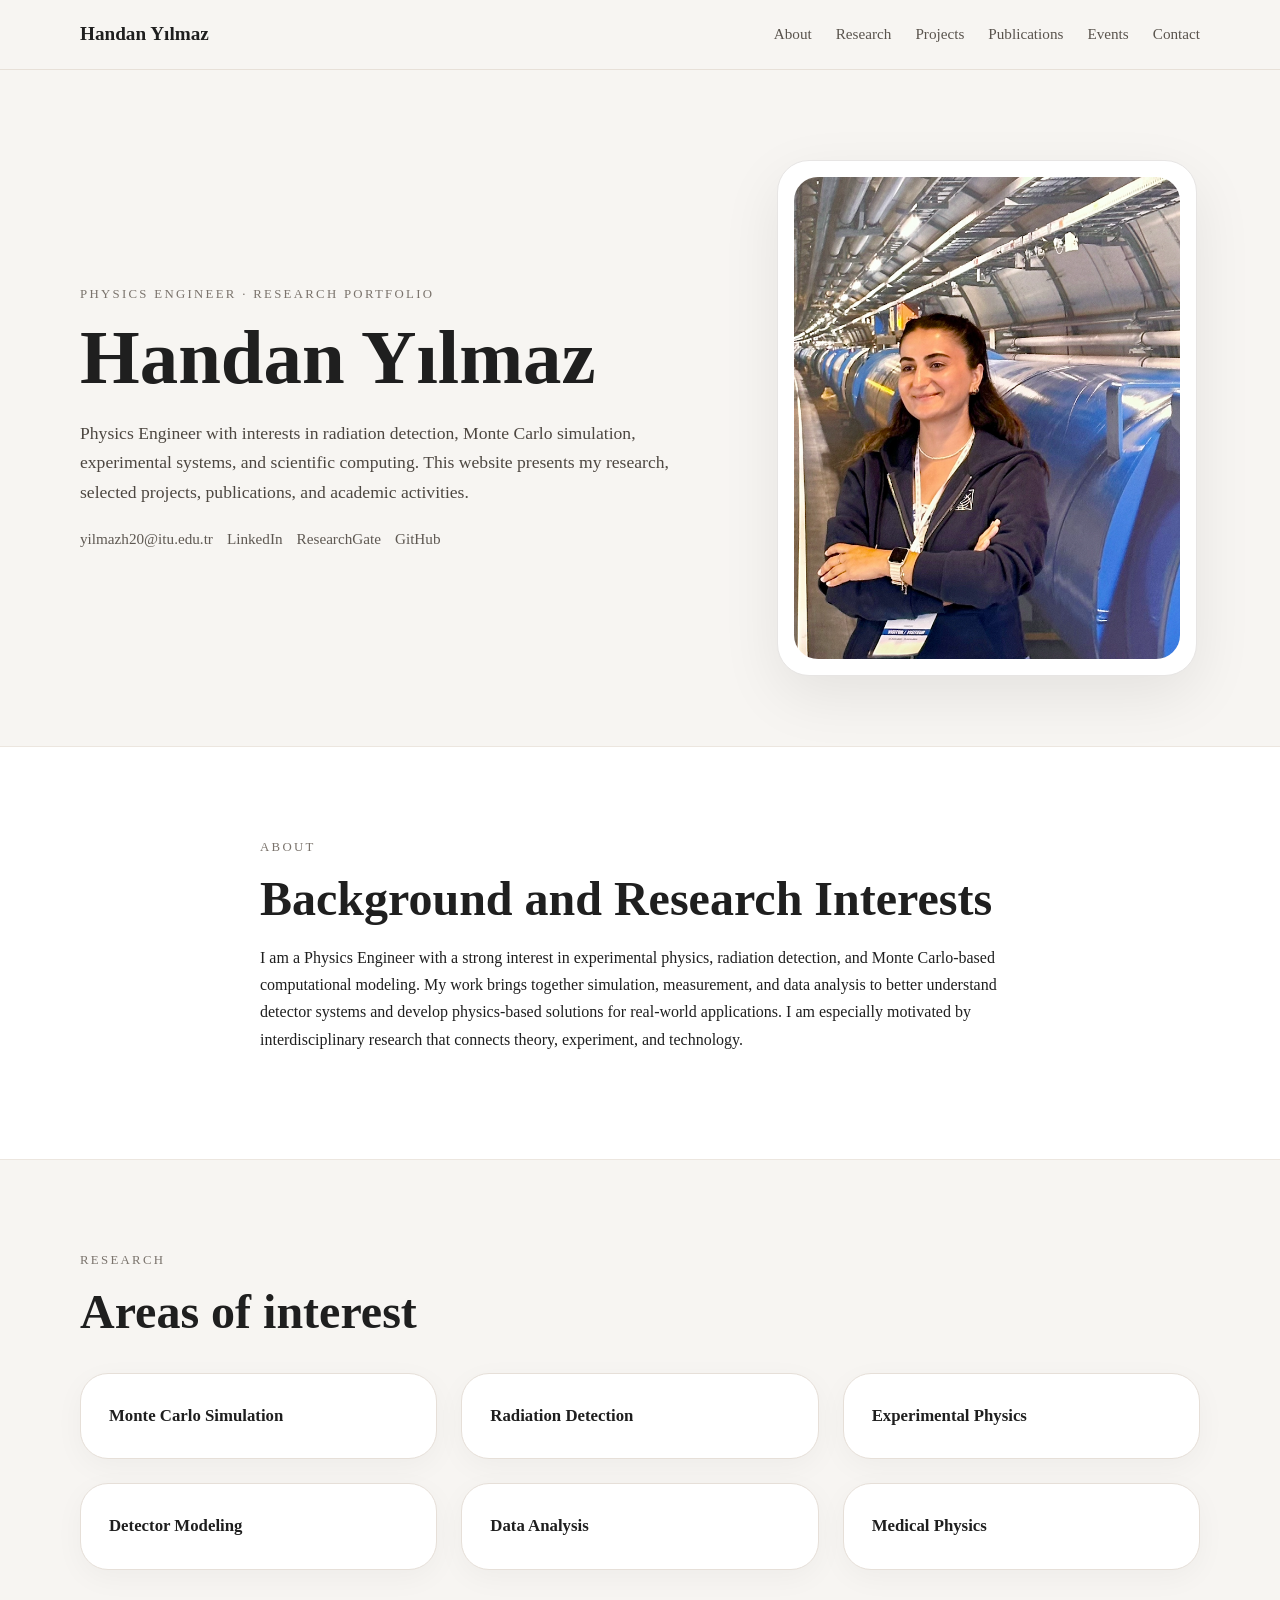
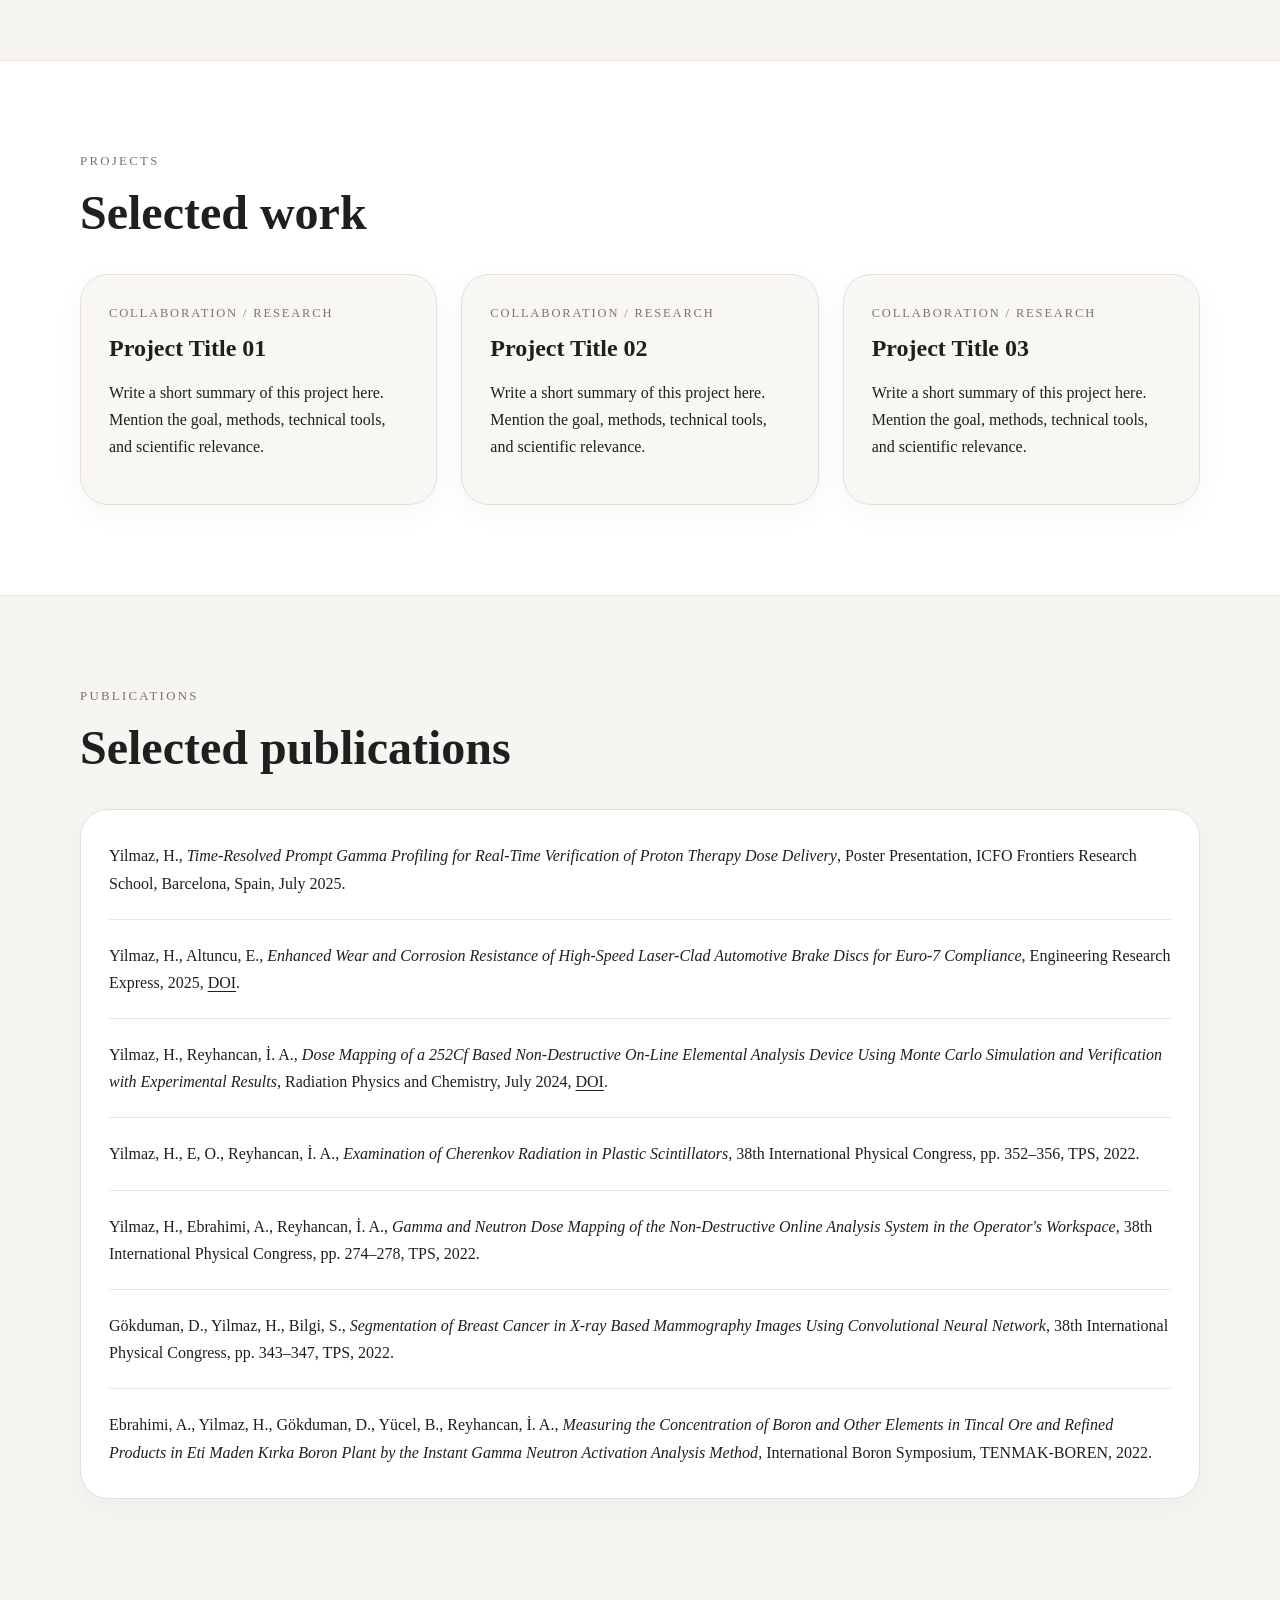
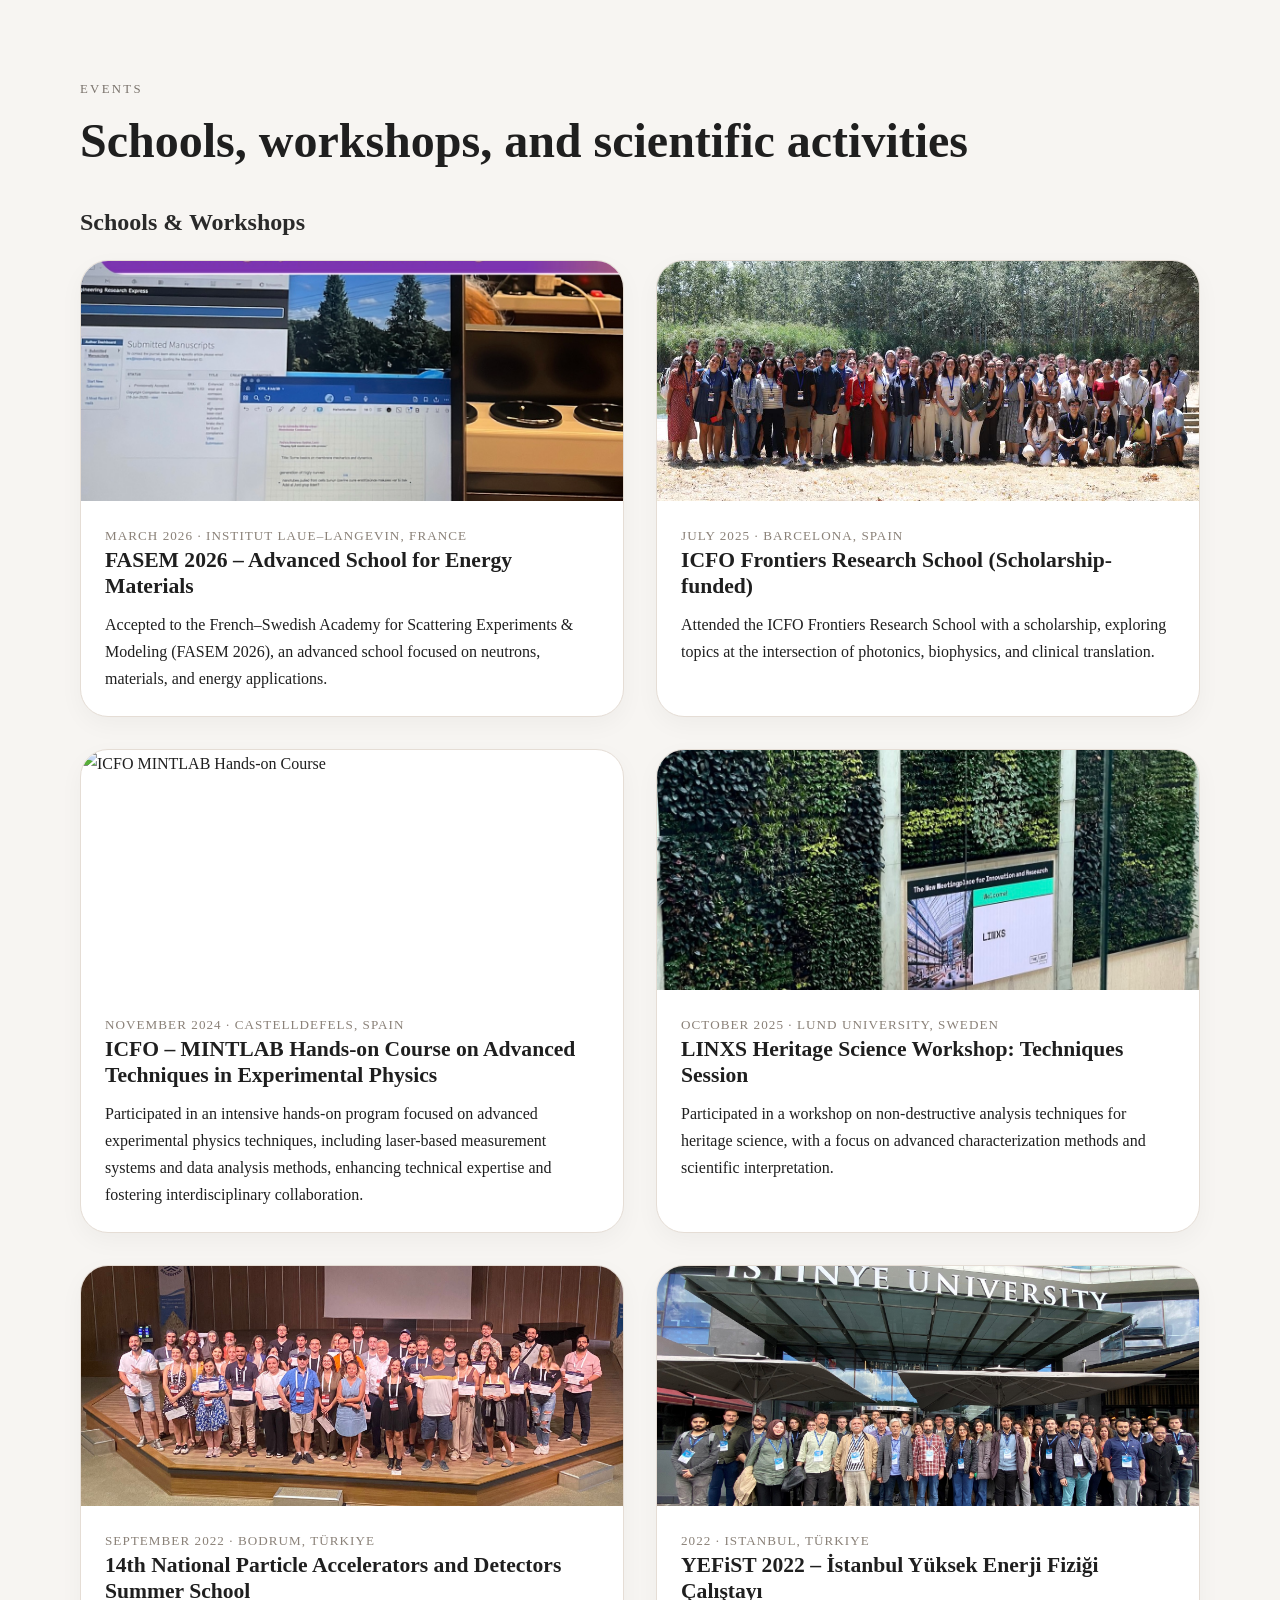
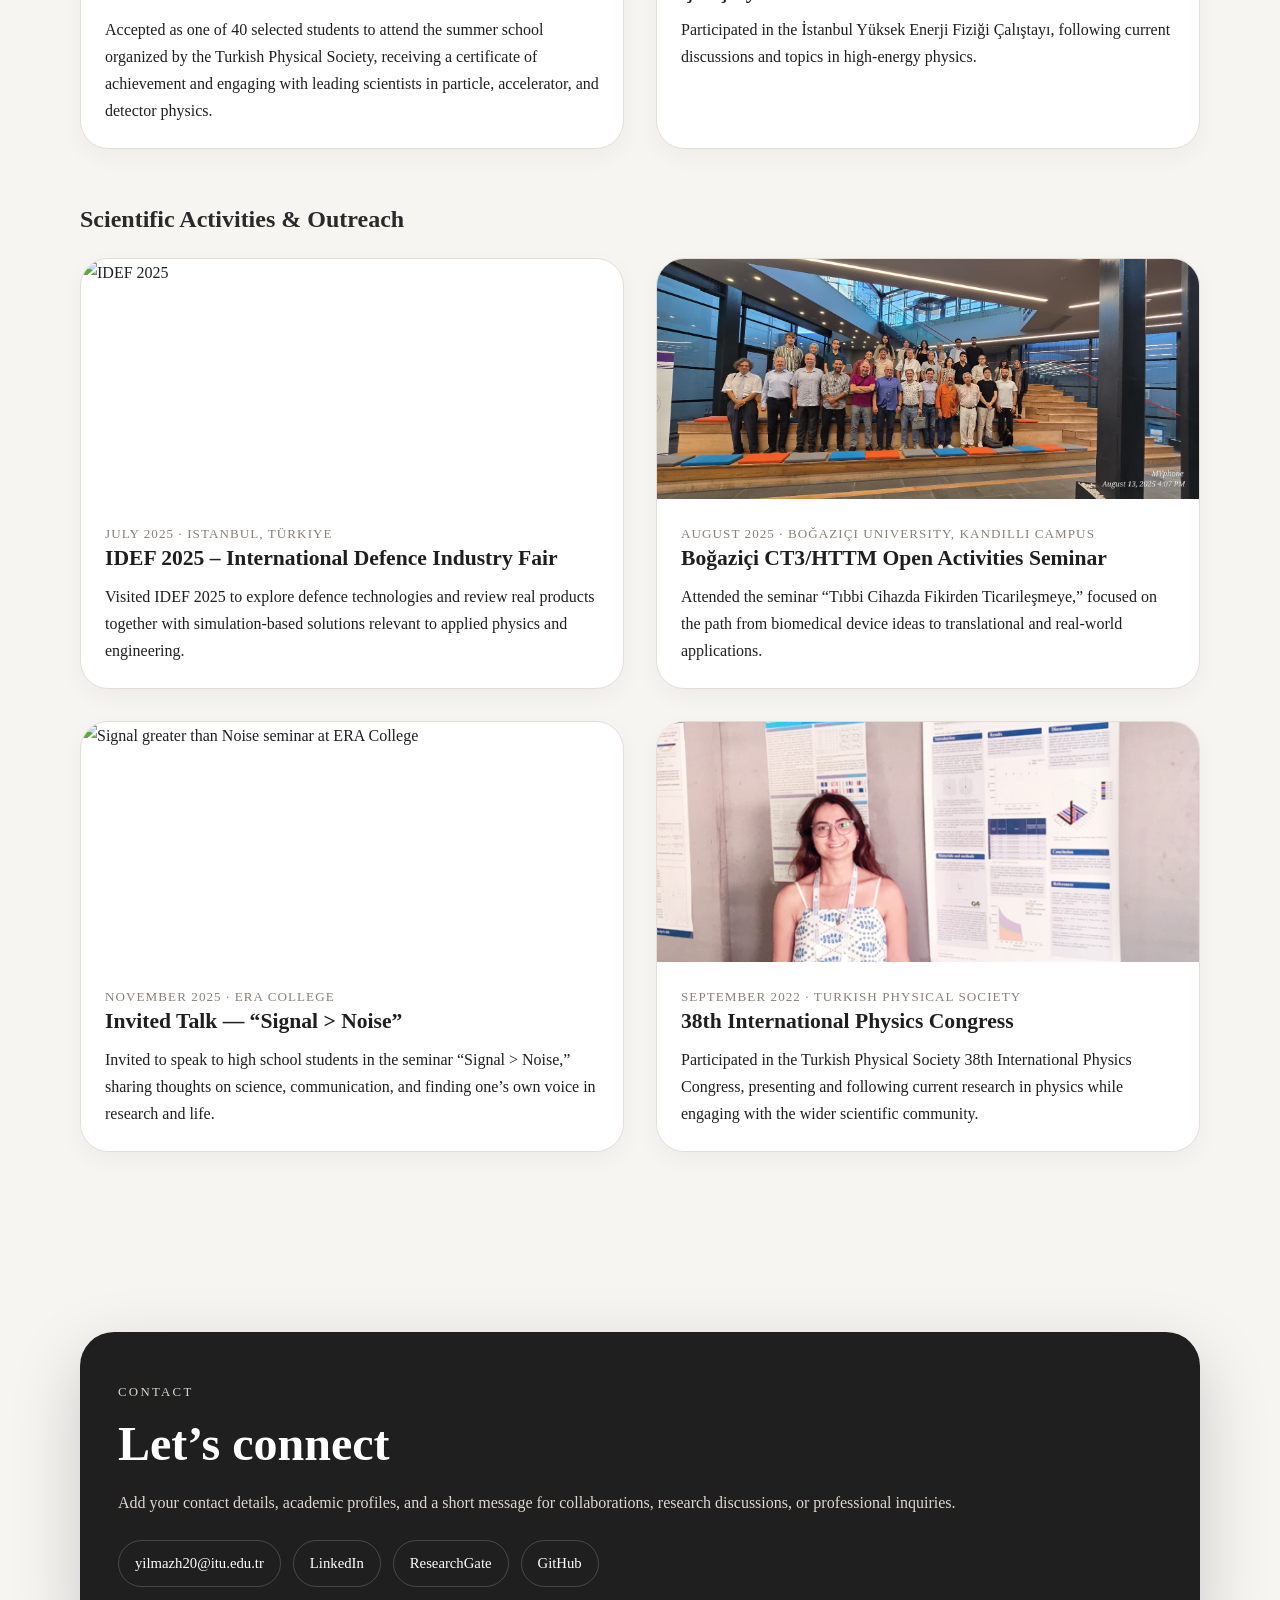
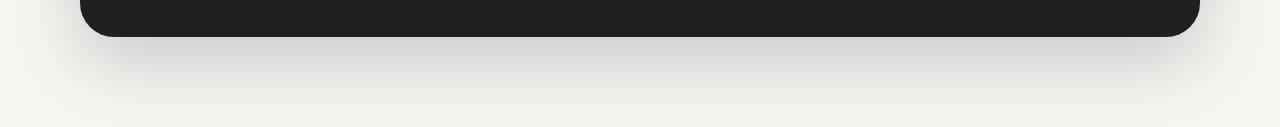
==== commit d54a82a8: "Update index.html" ====
--- a/index.html
+++ b/index.html
@@ -174,7 +174,7 @@
         </article>
 
         <article class="event-card">
-          <img src="icfo-school.jpg" alt="ICFO Frontiers Research School" class="event-image">
+          <img src="icfo-school.JPG" alt="ICFO Frontiers Research School" class="event-image">
           <div class="event-content">
             <p class="event-date">July 2025 · Barcelona, Spain</p>
             <h3>ICFO Frontiers Research School (Scholarship-funded)</h3>
@@ -185,7 +185,7 @@
         </article>
 
         <article class="event-card">
-          <img src="mintlab-icfo.jpg" alt="ICFO MINTLAB Hands-on Course" class="event-image">
+          <img src="mintlab-icfo.PNG" alt="ICFO MINTLAB Hands-on Course" class="event-image">
           <div class="event-content">
             <p class="event-date">November 2024 · Castelldefels, Spain</p>
             <h3>ICFO – MINTLAB Hands-on Course on Advanced Techniques in Experimental Physics</h3>
@@ -207,7 +207,7 @@
         </article>
 
         <article class="event-card">
-          <img src="particle-summer-school.jpg" alt="14th National Particle Accelerators and Detectors Summer School" class="event-image">
+          <img src="particle-summer-school.JPG" alt="14th National Particle Accelerators and Detectors Summer School" class="event-image">
           <div class="event-content">
             <p class="event-date">September 2022 · Bodrum, Türkiye</p>
             <h3>14th National Particle Accelerators and Detectors Summer School</h3>
@@ -257,7 +257,7 @@
         </article>
 
         <article class="event-card">
-          <img src="era-seminar.png" alt="Signal greater than Noise seminar at ERA College" class="event-image">
+          <img src="era-seminar.png" alt="Signal greater than Noise seminar at ERA College" class="event-image event-image-top">
           <div class="event-content">
             <p class="event-date">November 2025 · ERA College</p>
             <h3>Invited Talk — “Signal &gt; Noise”</h3>
@@ -268,7 +268,7 @@
         </article>
 
         <article class="event-card">
-          <img src="tps38.jpg" alt="38th International Physics Congress" class="event-image">
+          <img src="tps38.JPG" alt="38th International Physics Congress" class="event-image">
           <div class="event-content">
             <p class="event-date">September 2022 · Turkish Physical Society</p>
             <h3>38th International Physics Congress</h3>
--- a/style.css
+++ b/style.css
@@ -401,3 +401,67 @@
     grid-template-columns: 1fr;
   }
 }
+.events-group {
+  margin-top: 3.5rem;
+}
+
+.events-group:first-of-type {
+  margin-top: 2.5rem;
+}
+
+.events-subtitle {
+  font-size: 1.5rem;
+  margin-bottom: 1.5rem;
+  color: #2a2a2a;
+}
+
+.event-grid {
+  display: grid;
+  grid-template-columns: repeat(2, minmax(0, 1fr));
+  gap: 2rem;
+}
+
+.event-card {
+  background: #ffffff;
+  border: 1px solid #e5ddd5;
+  border-radius: 28px;
+  overflow: hidden;
+  box-shadow: 0 8px 24px rgba(0, 0, 0, 0.04);
+}
+
+.event-image {
+  width: 100%;
+  height: 240px;
+  object-fit: cover;
+  display: block;
+}
+
+.event-content {
+  padding: 1.5rem;
+}
+
+.event-date {
+  font-size: 0.82rem;
+  letter-spacing: 0.08em;
+  text-transform: uppercase;
+  color: #8a8178;
+  margin-bottom: 0.8rem;
+}
+
+.event-card h3 {
+  font-size: 1.35rem;
+  margin-bottom: 0.7rem;
+}
+
+.event-card p {
+  margin: 0;
+}
+
+@media (max-width: 900px) {
+  .event-grid {
+    grid-template-columns: 1fr;
+  }
+}
+.event-image-top {
+  object-position: center top;
+}
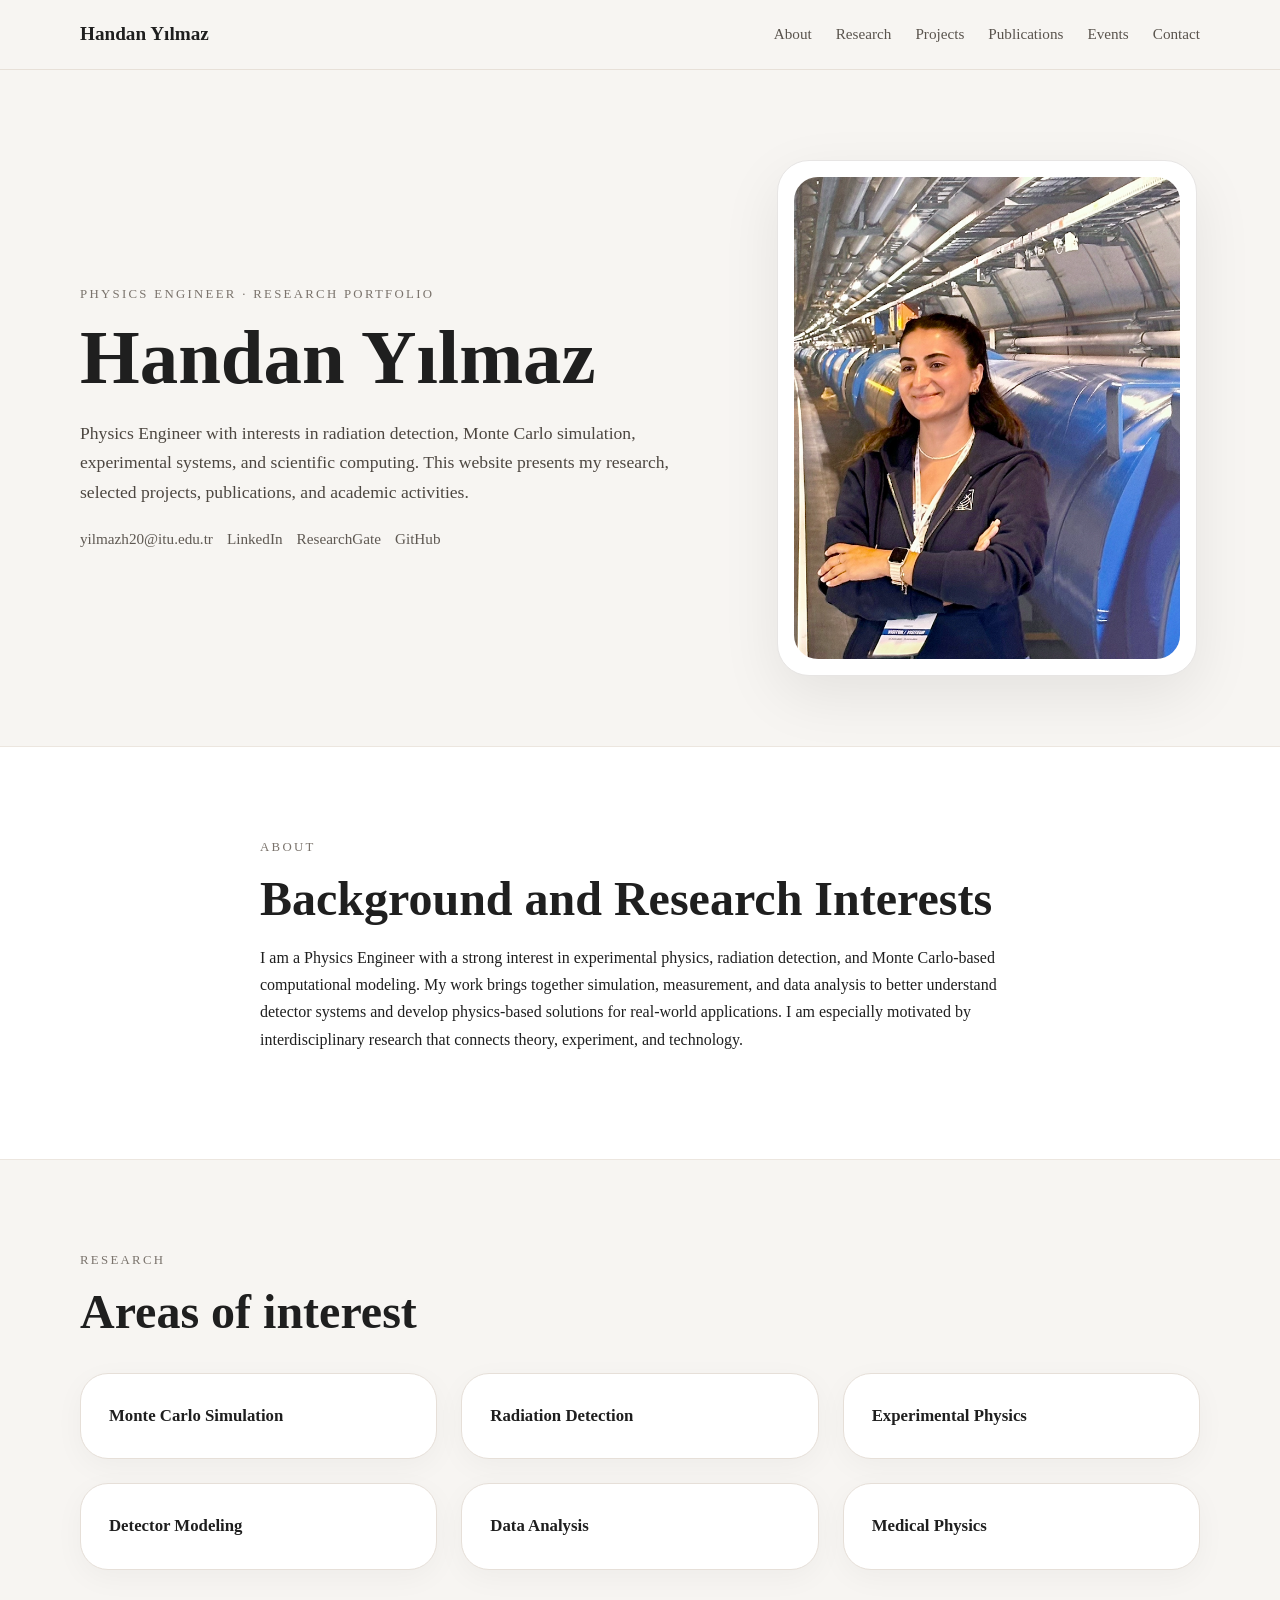
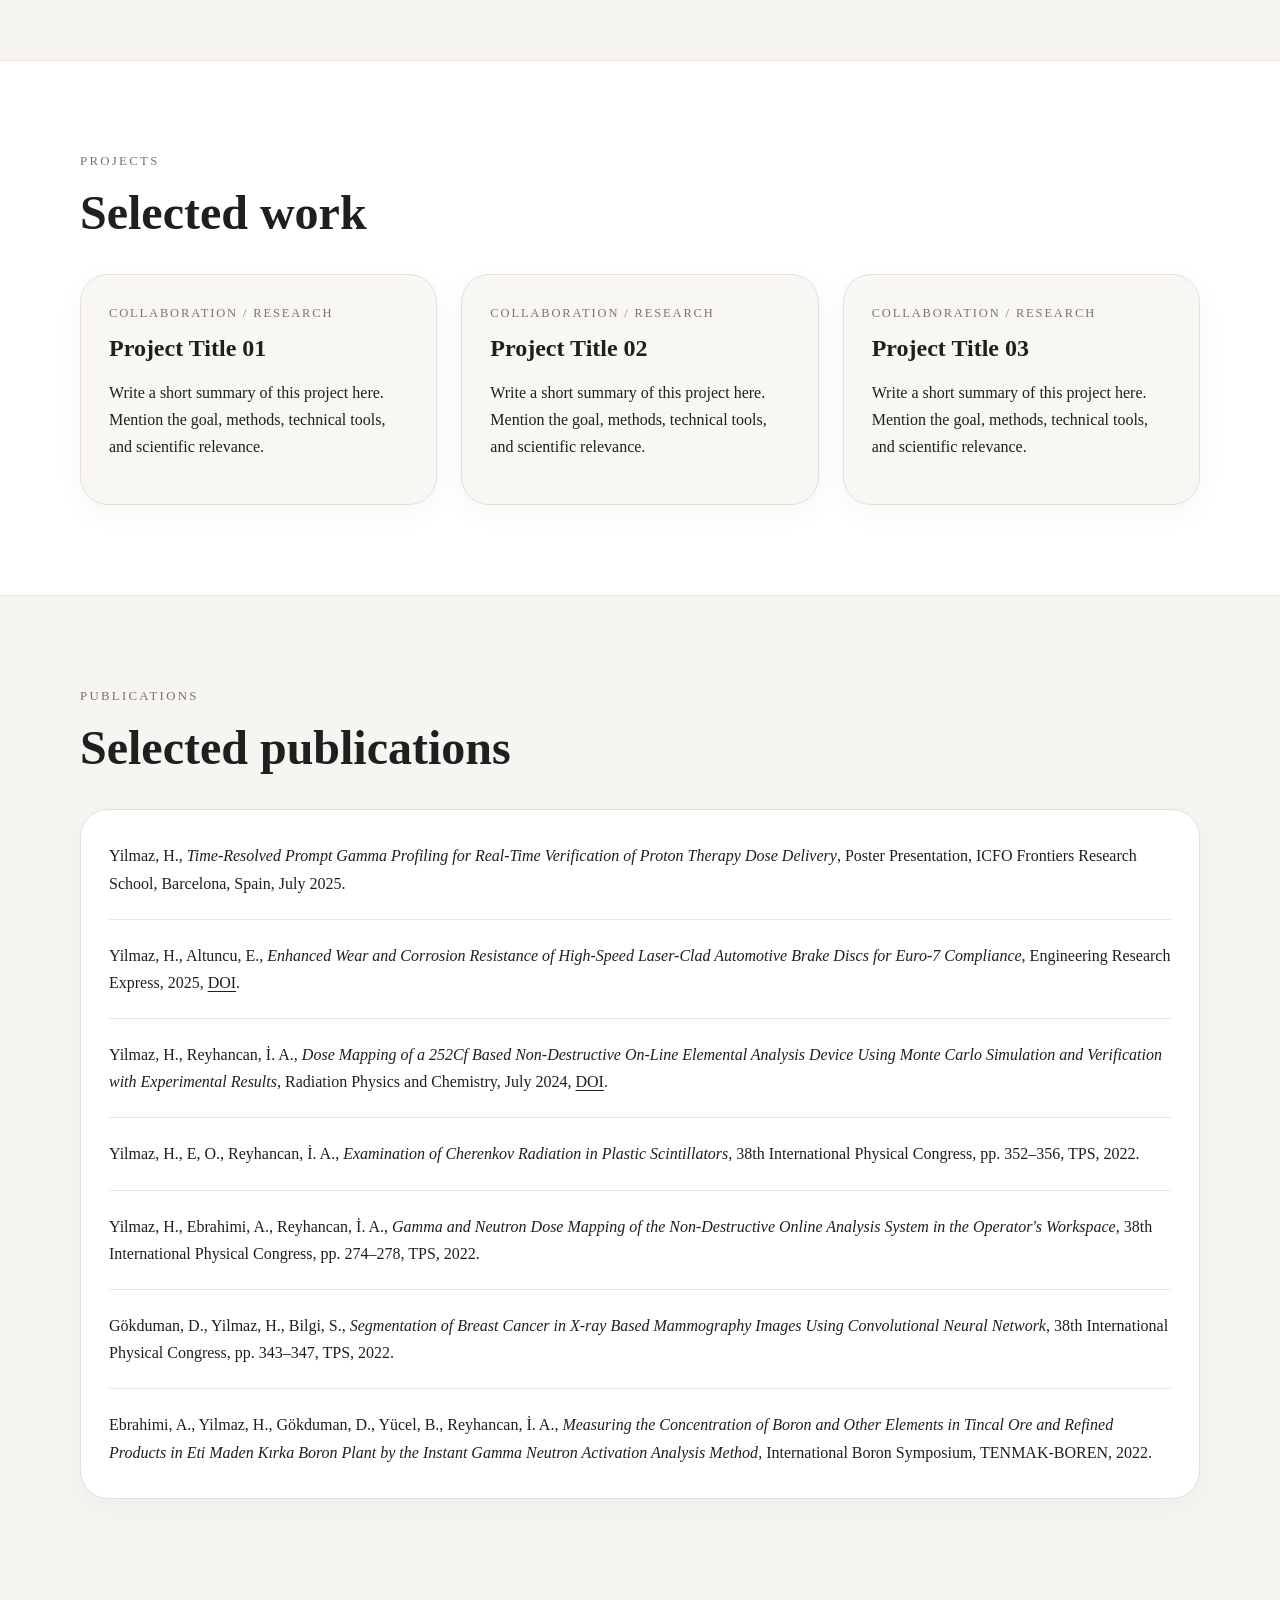
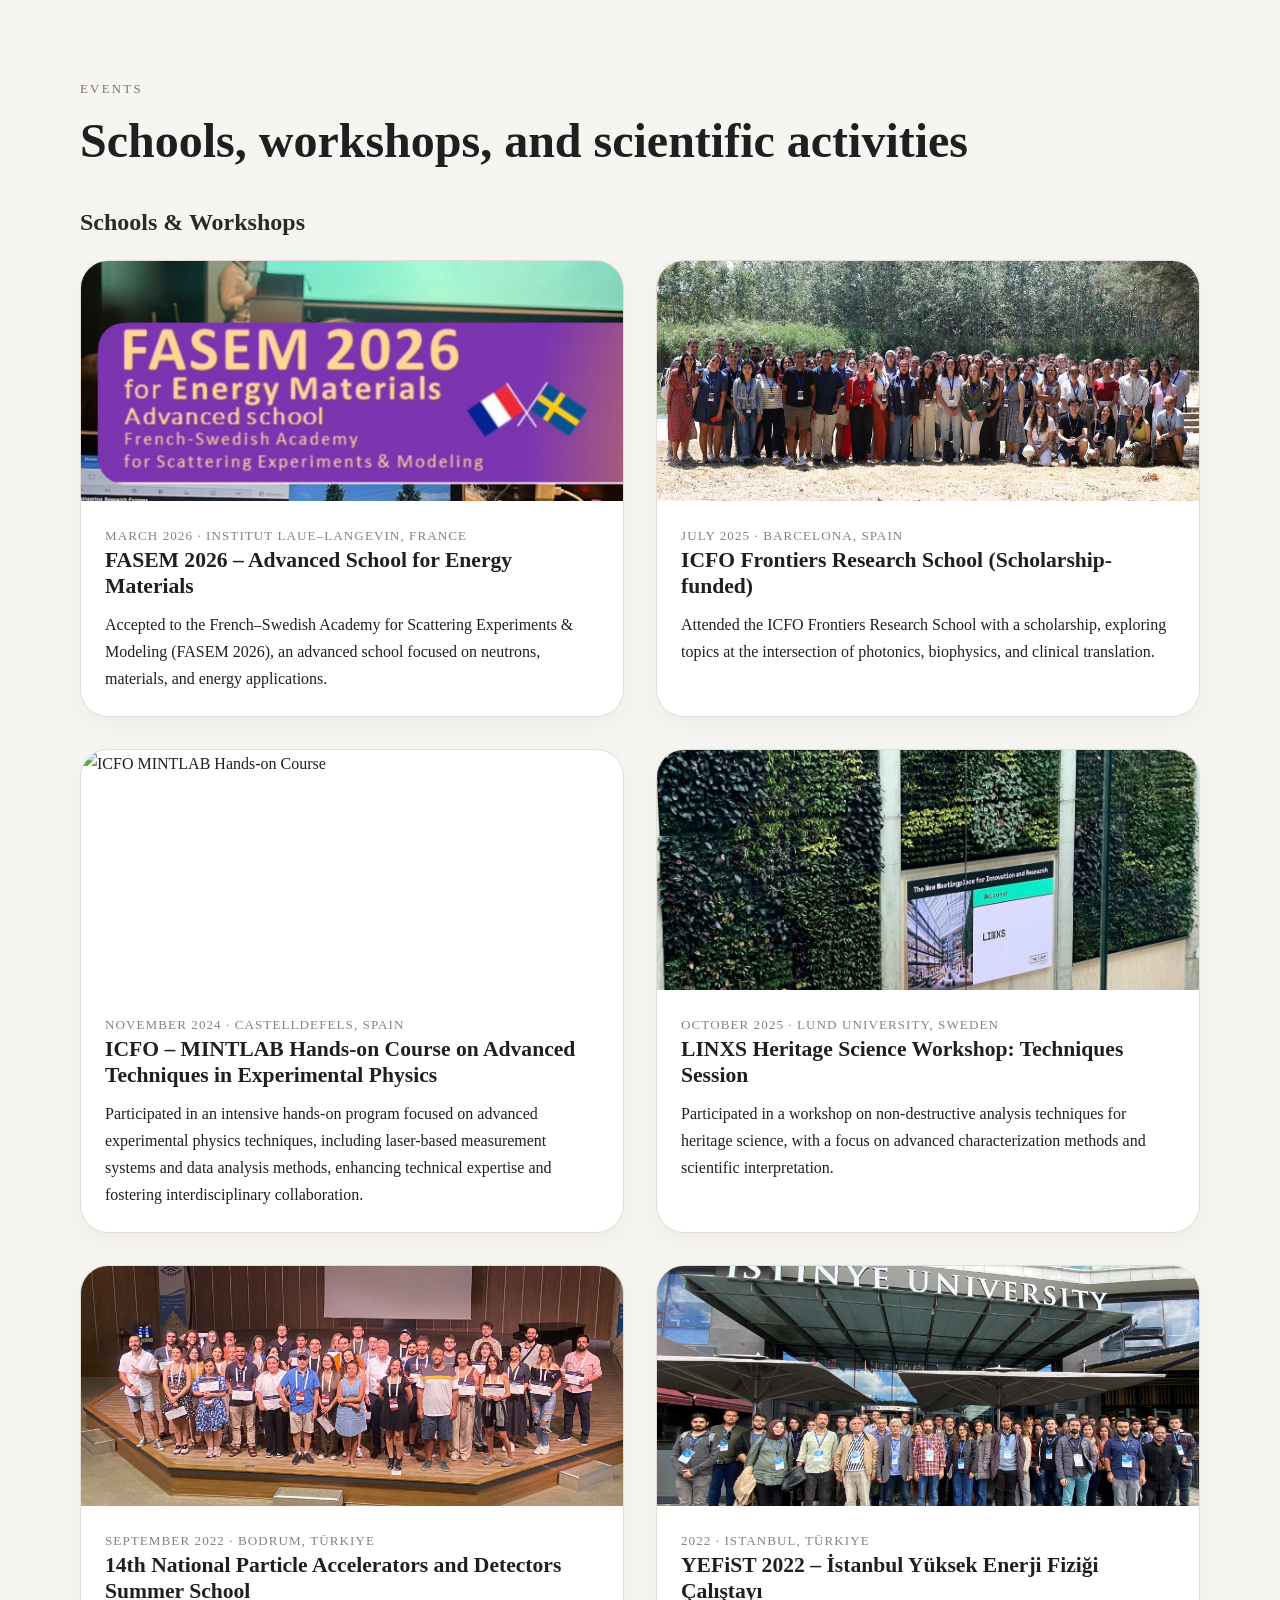
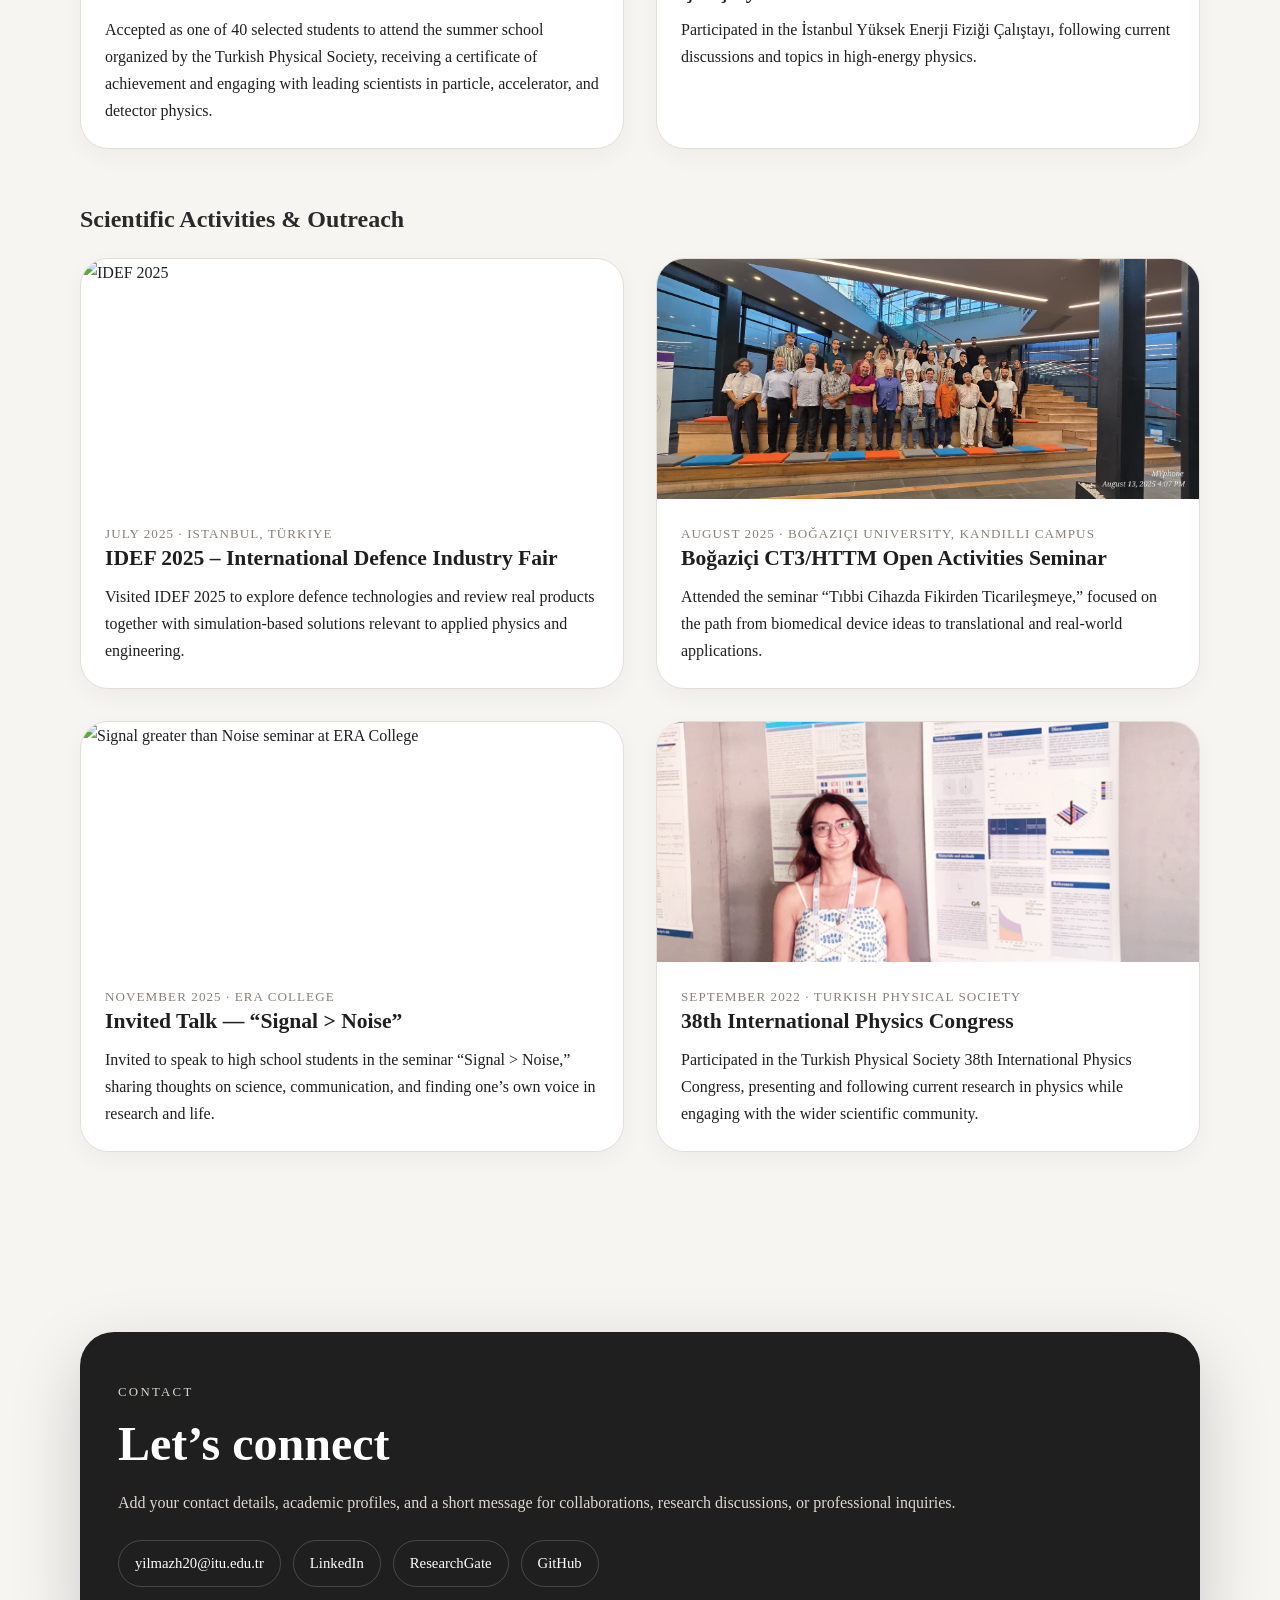
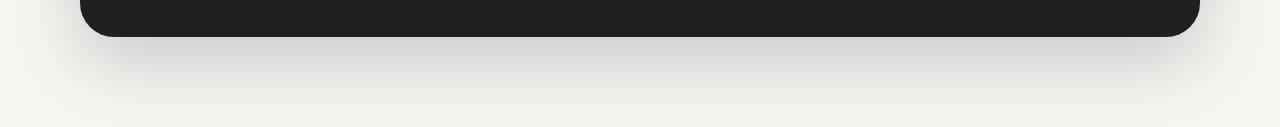
==== commit b586f8a1: "Update index.html" ====
--- a/index.html
+++ b/index.html
@@ -163,7 +163,7 @@
 
       <div class="event-grid">
         <article class="event-card">
-          <img src="fasem2026.jpg" alt="FASEM 2026" class="event-image">
+          <img src="fasem2026.jpg" alt="FASEM 2026" class="event-image event-image-top">
           <div class="event-content">
             <p class="event-date">March 2026 · Institut Laue–Langevin, France</p>
             <h3>FASEM 2026 – Advanced School for Energy Materials</h3>
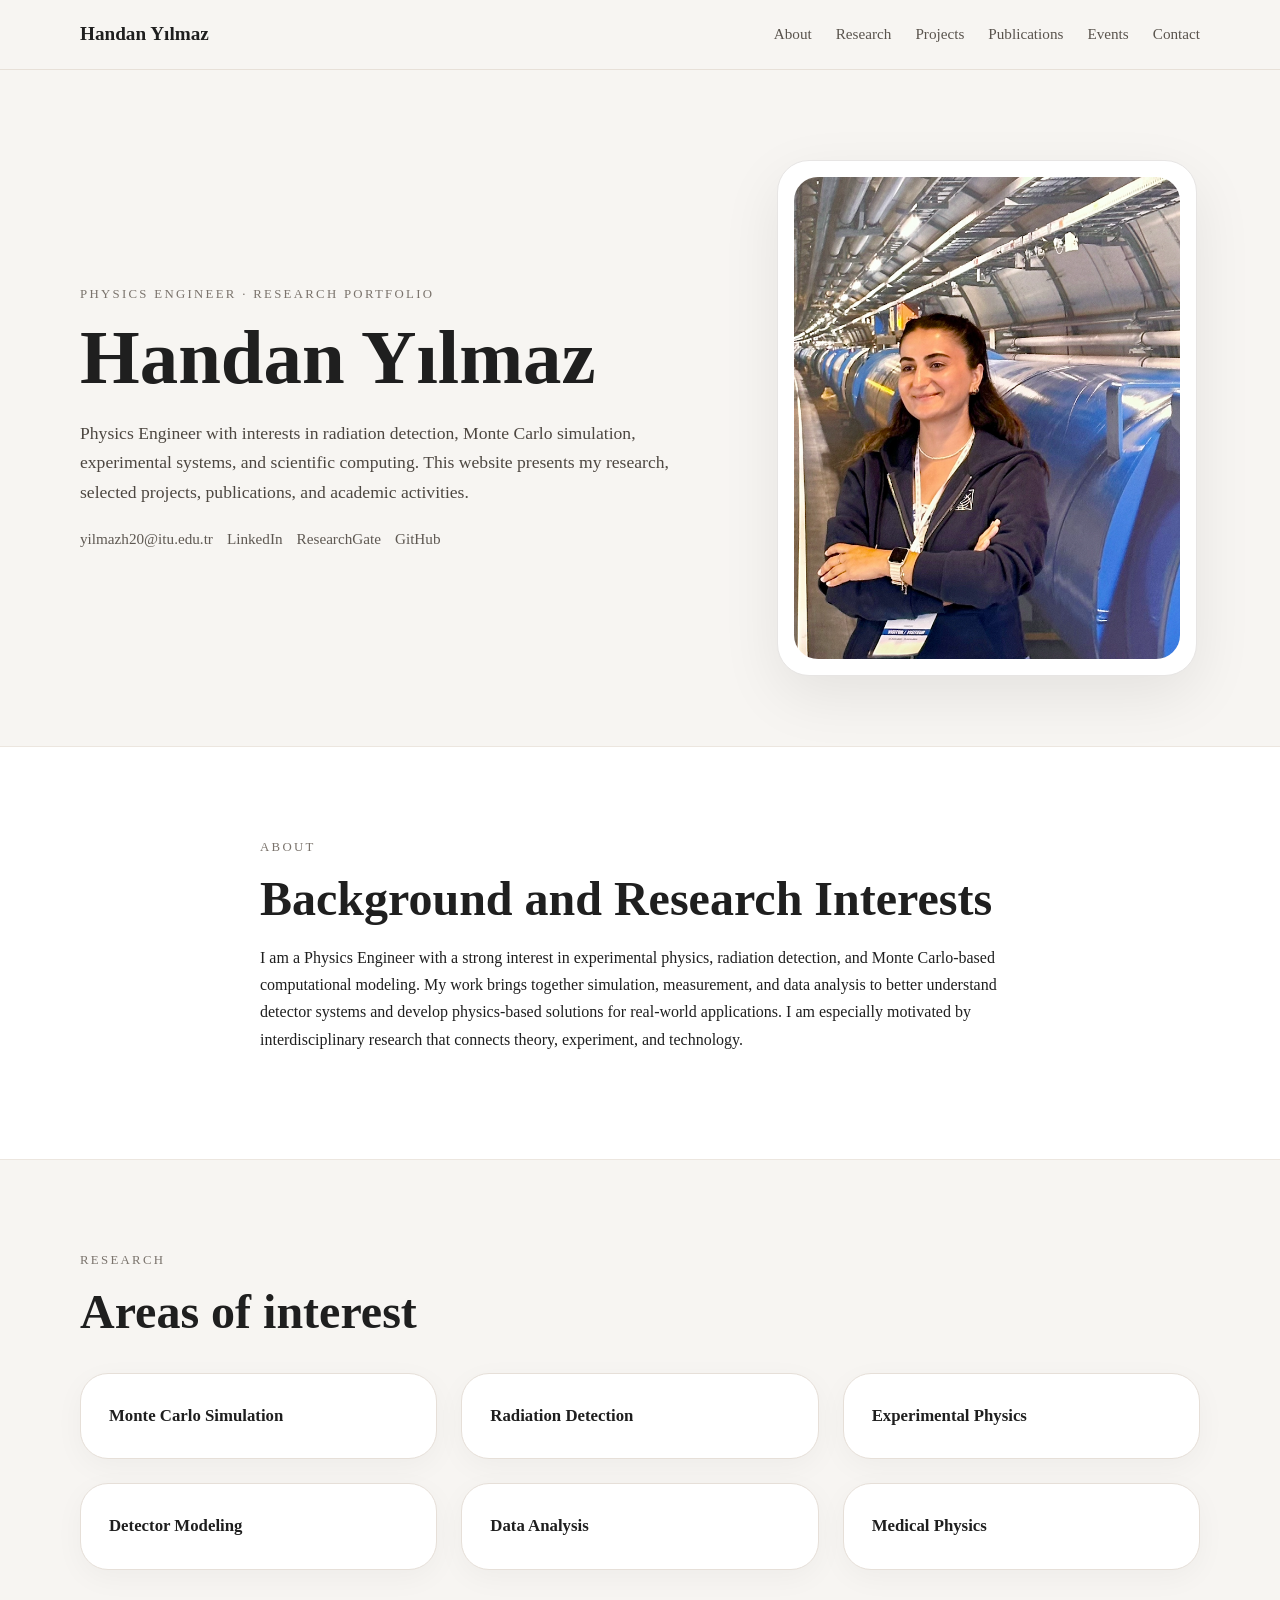
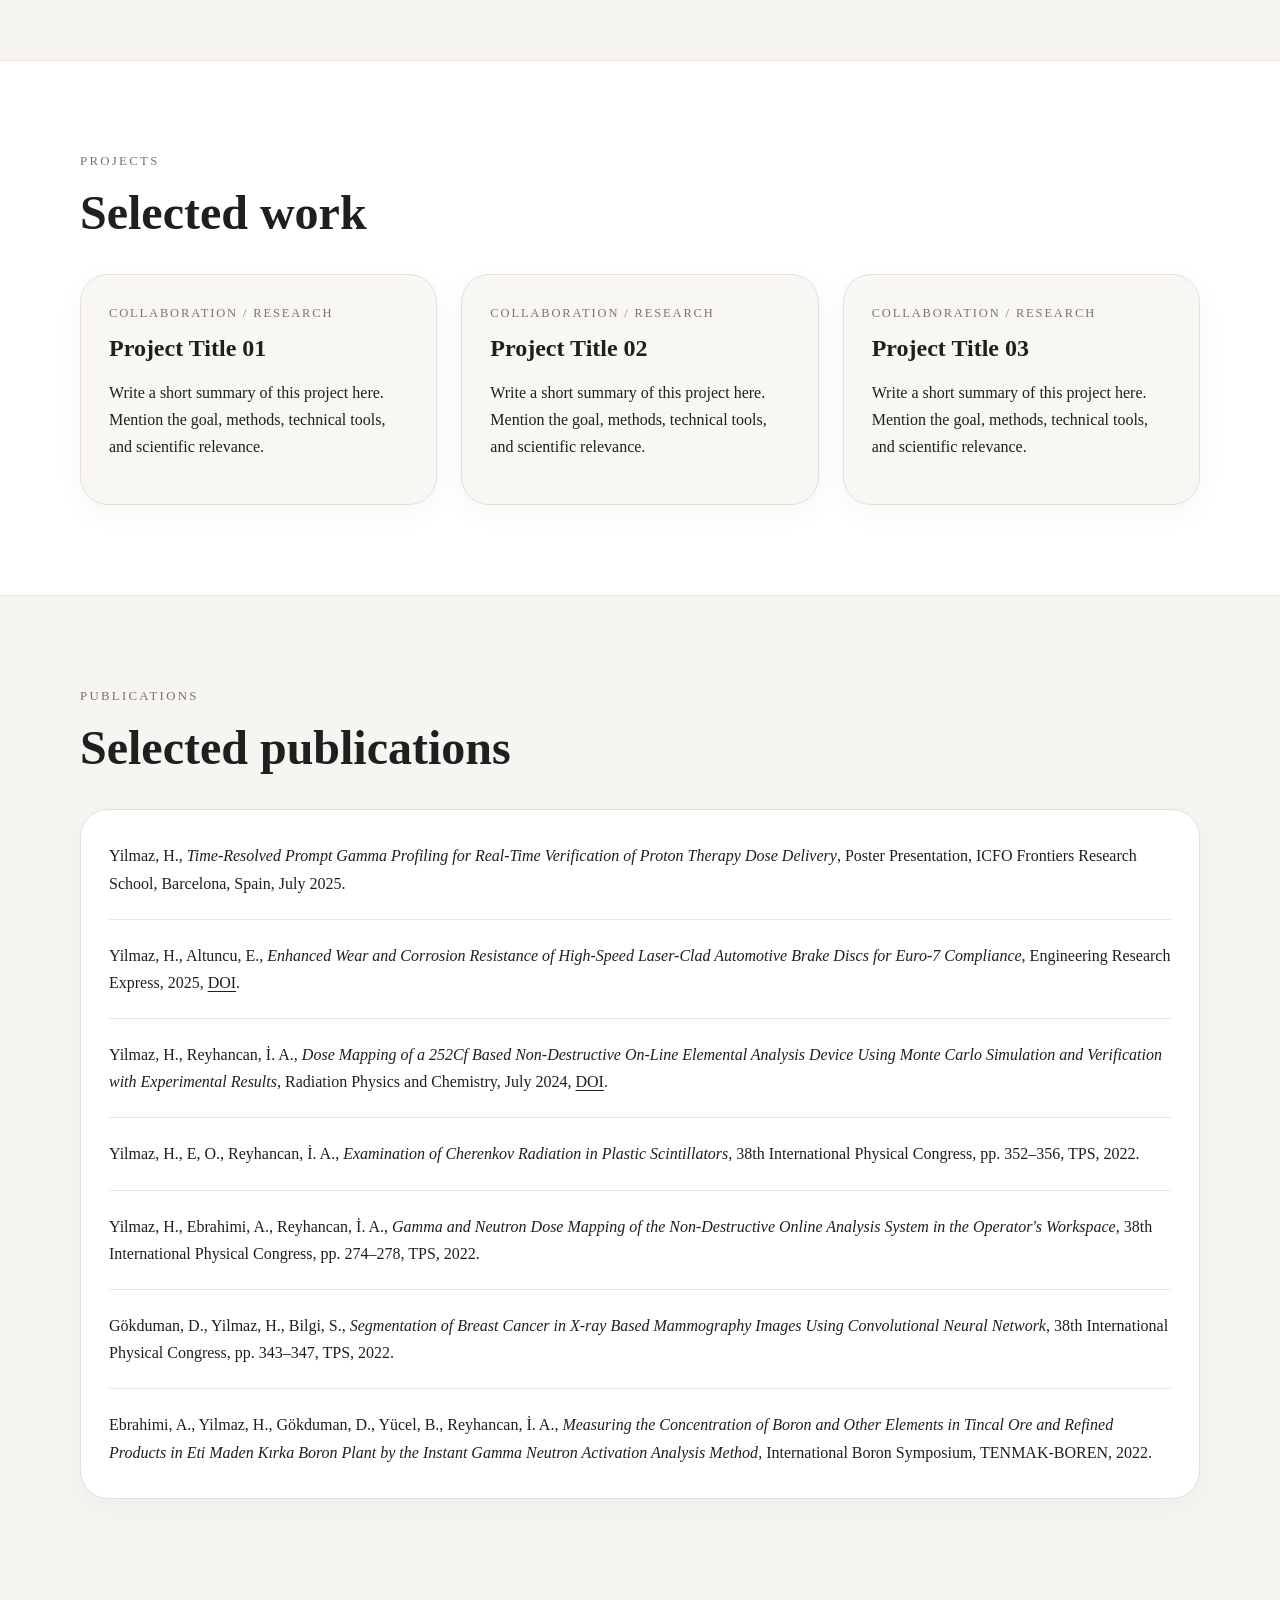
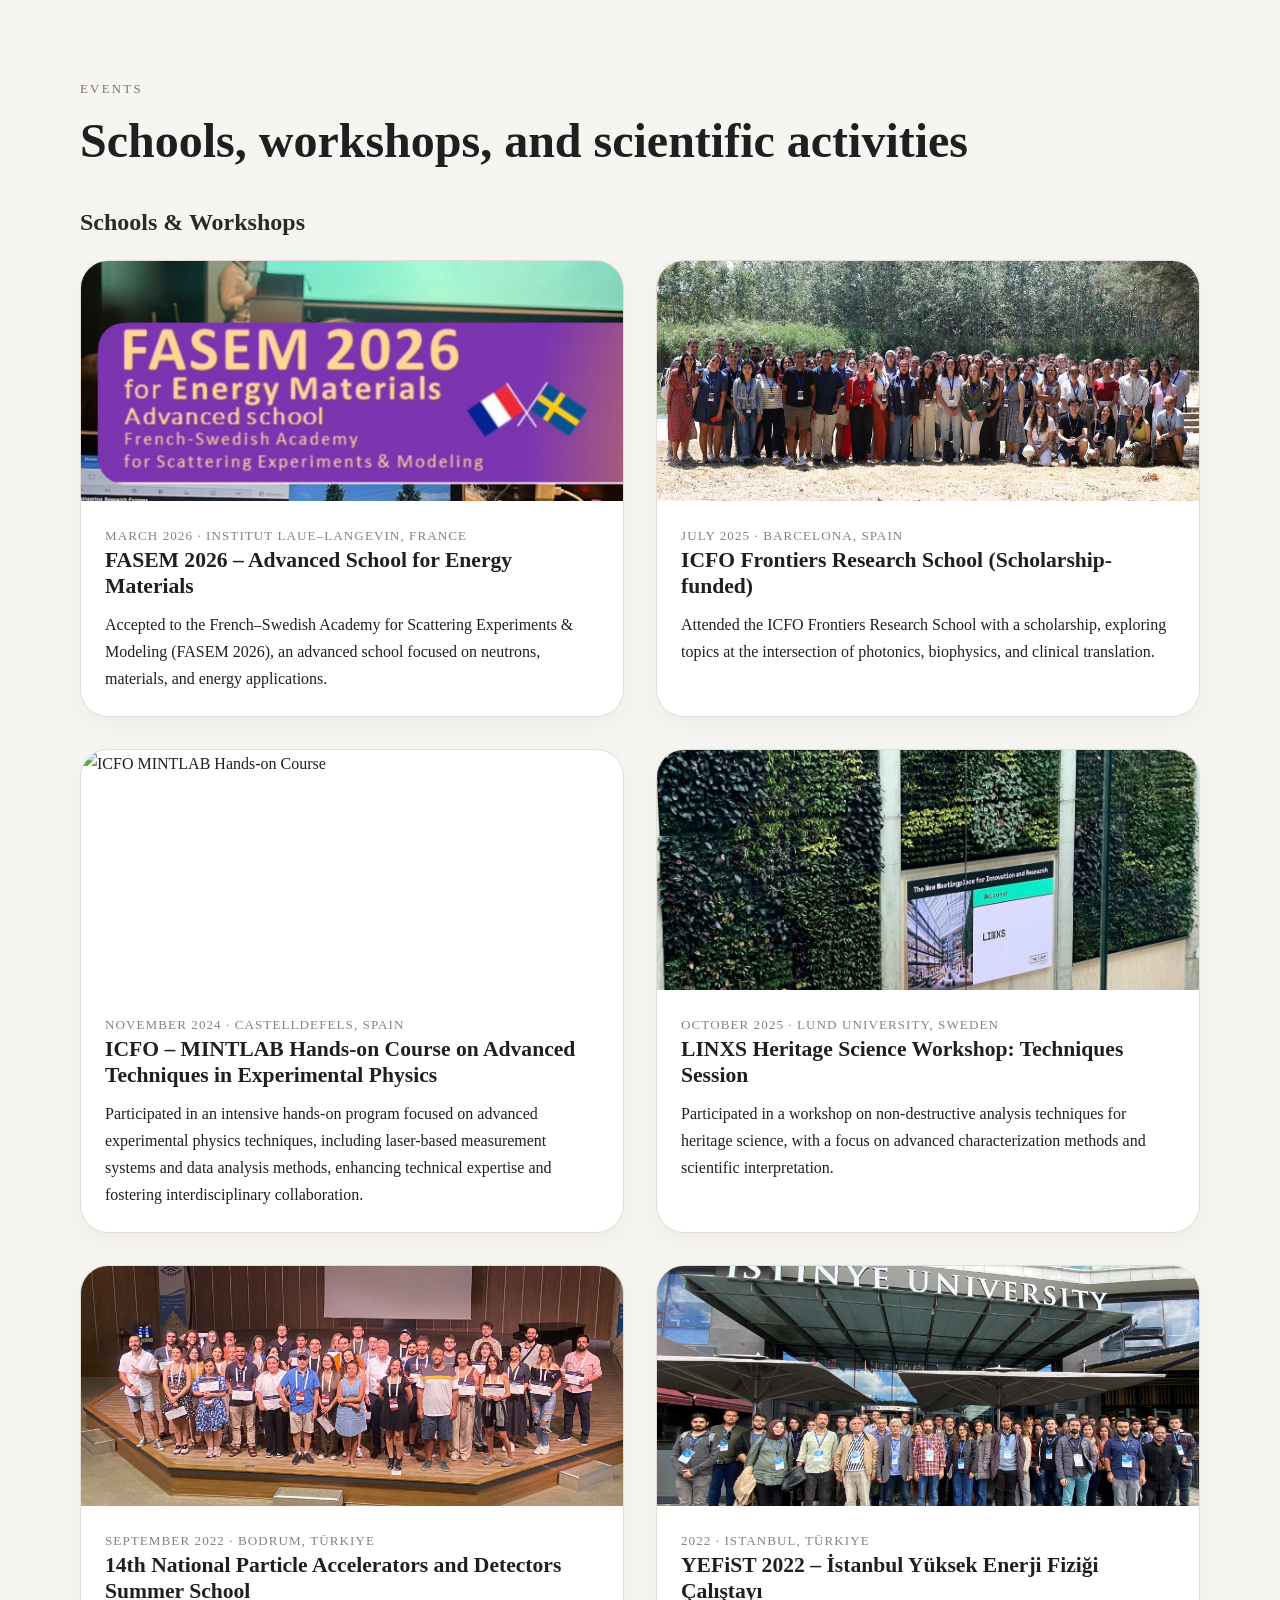
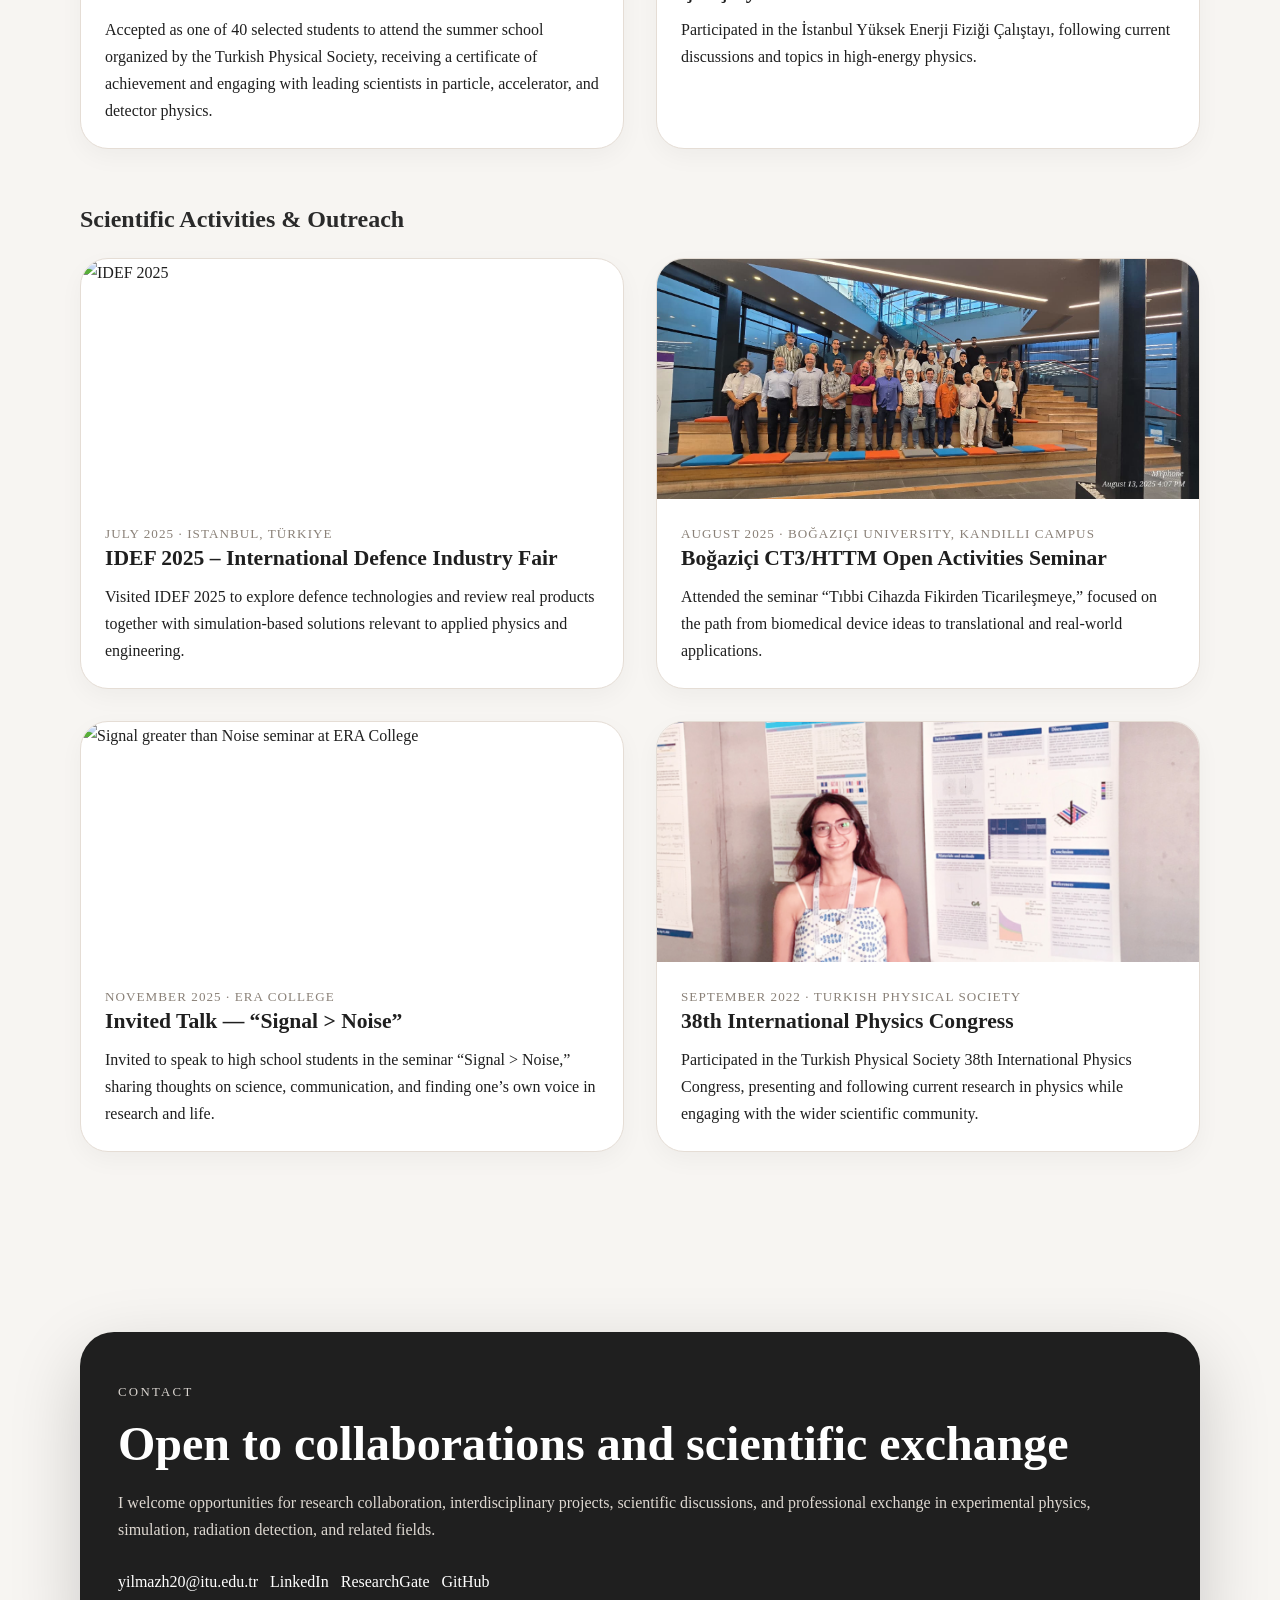
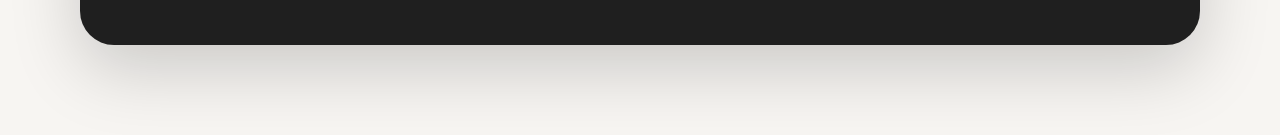
==== commit 69bebd38: "Update index.html" ====
--- a/index.html
+++ b/index.html
@@ -282,25 +282,26 @@
   </div>
 </section>
 
-    <section id="contact" class="section">
-      <div class="container">
-        <div class="contact-box">
-          <p class="eyebrow dark">Contact</p>
-          <h2>Let’s connect</h2>
-          <p>
-            Add your contact details, academic profiles, and a short message for
-            collaborations, research discussions, or professional inquiries.
-          </p>
-
-          <div class="contact-tags">
-            <span>yilmazh20@itu.edu.tr</span>
-            <span>LinkedIn</span>
-            <span>ResearchGate</span>
-            <span>GitHub</span>
-          </div>
-        </div>
-      </div>
-    </section>
+   <section id="contact" class="section">
+  <div class="container">
+    <div class="contact-box">
+      <p class="eyebrow dark">Contact</p>
+      <h2>Open to collaborations and scientific exchange</h2>
+      <p>
+        I welcome opportunities for research collaboration, interdisciplinary projects,
+        scientific discussions, and professional exchange in experimental physics,
+        simulation, radiation detection, and related fields.
+      </p>
+
+      <div class="contact-tags">
+        <a href="mailto:yilmazh20@itu.edu.tr">yilmazh20@itu.edu.tr</a>
+        <a href="BURAYA_LINKEDIN_LINKIN" target="_blank" rel="noopener noreferrer">LinkedIn</a>
+        <a href="https://www.researchgate.net/profile/Handan-Yilmaz-5?ev=hdr_xprf" target="_blank" rel="noopener noreferrer">ResearchGate</a>
+        <a href="https://github.com/yilmazhndn" target="_blank" rel="noopener noreferrer">GitHub</a>
+      </div>
+    </div>
+  </div>
+</section>
   </main>
 </body>
 </html>
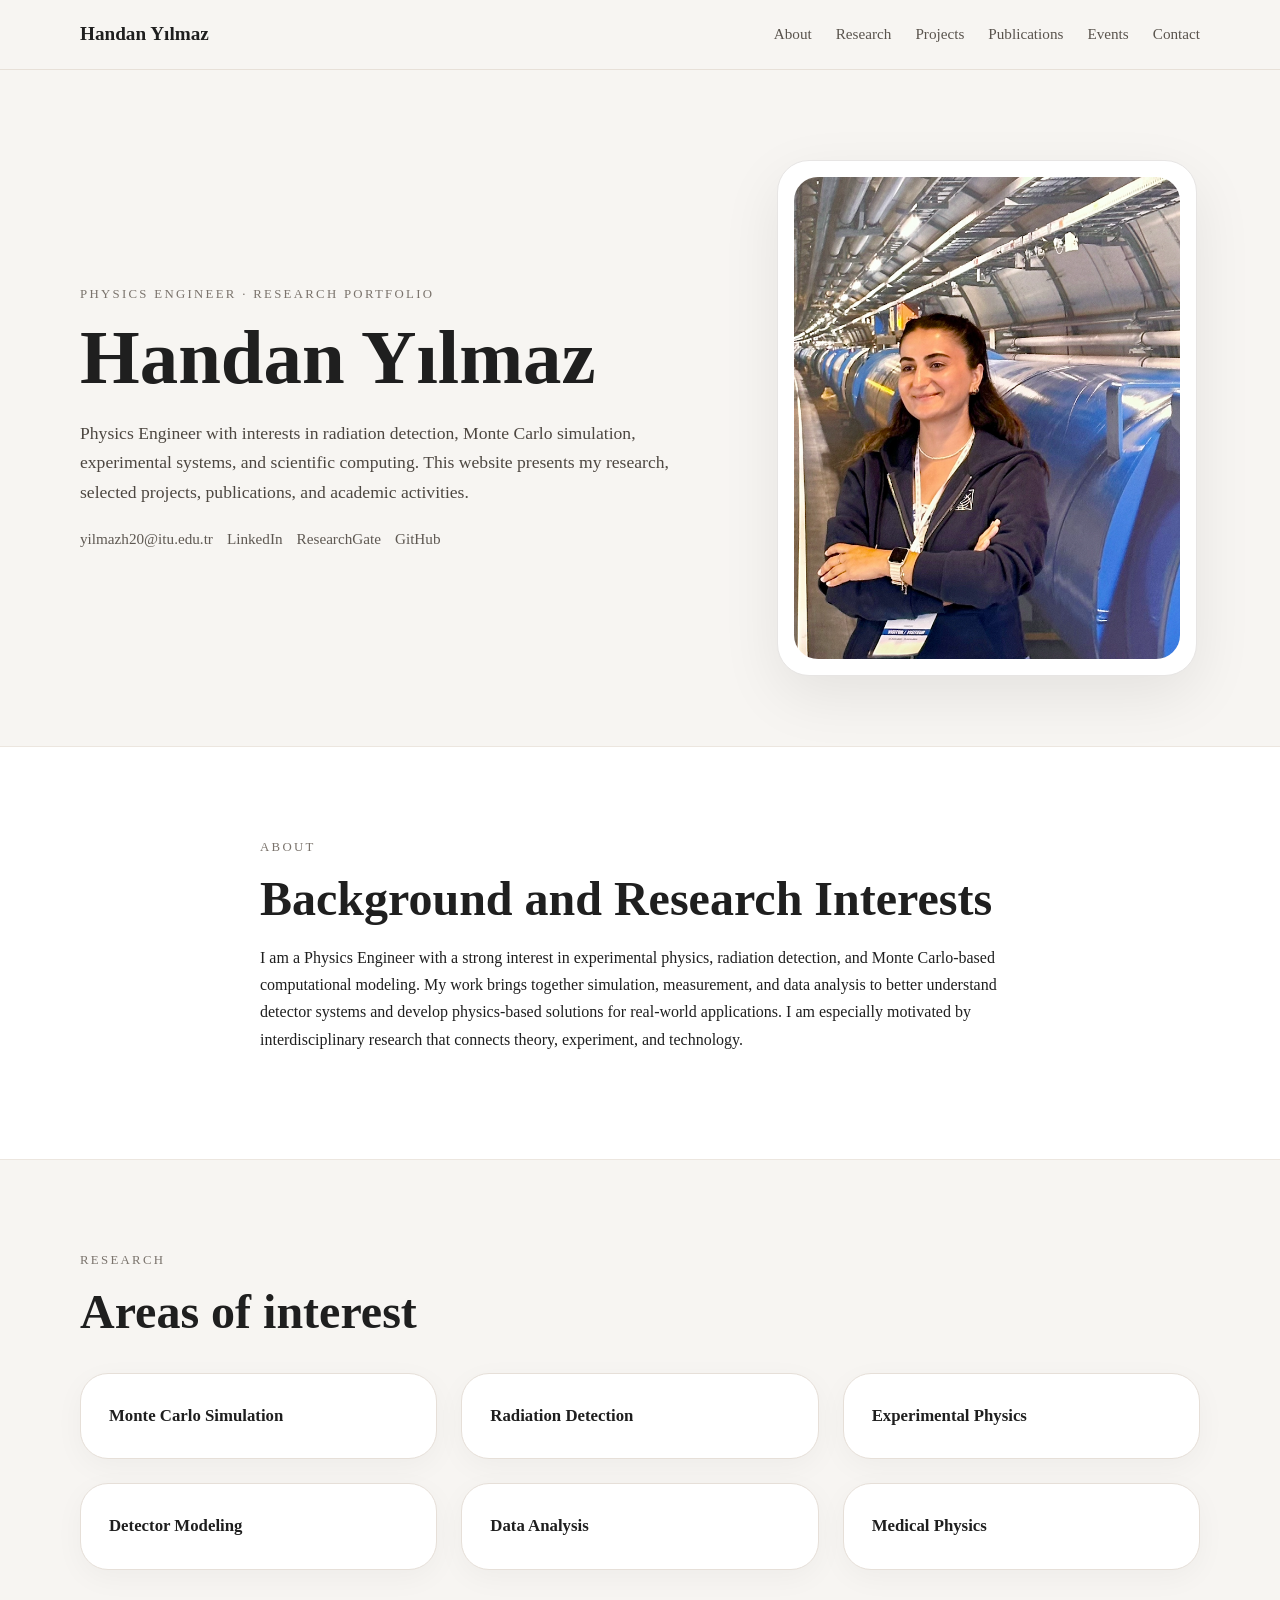
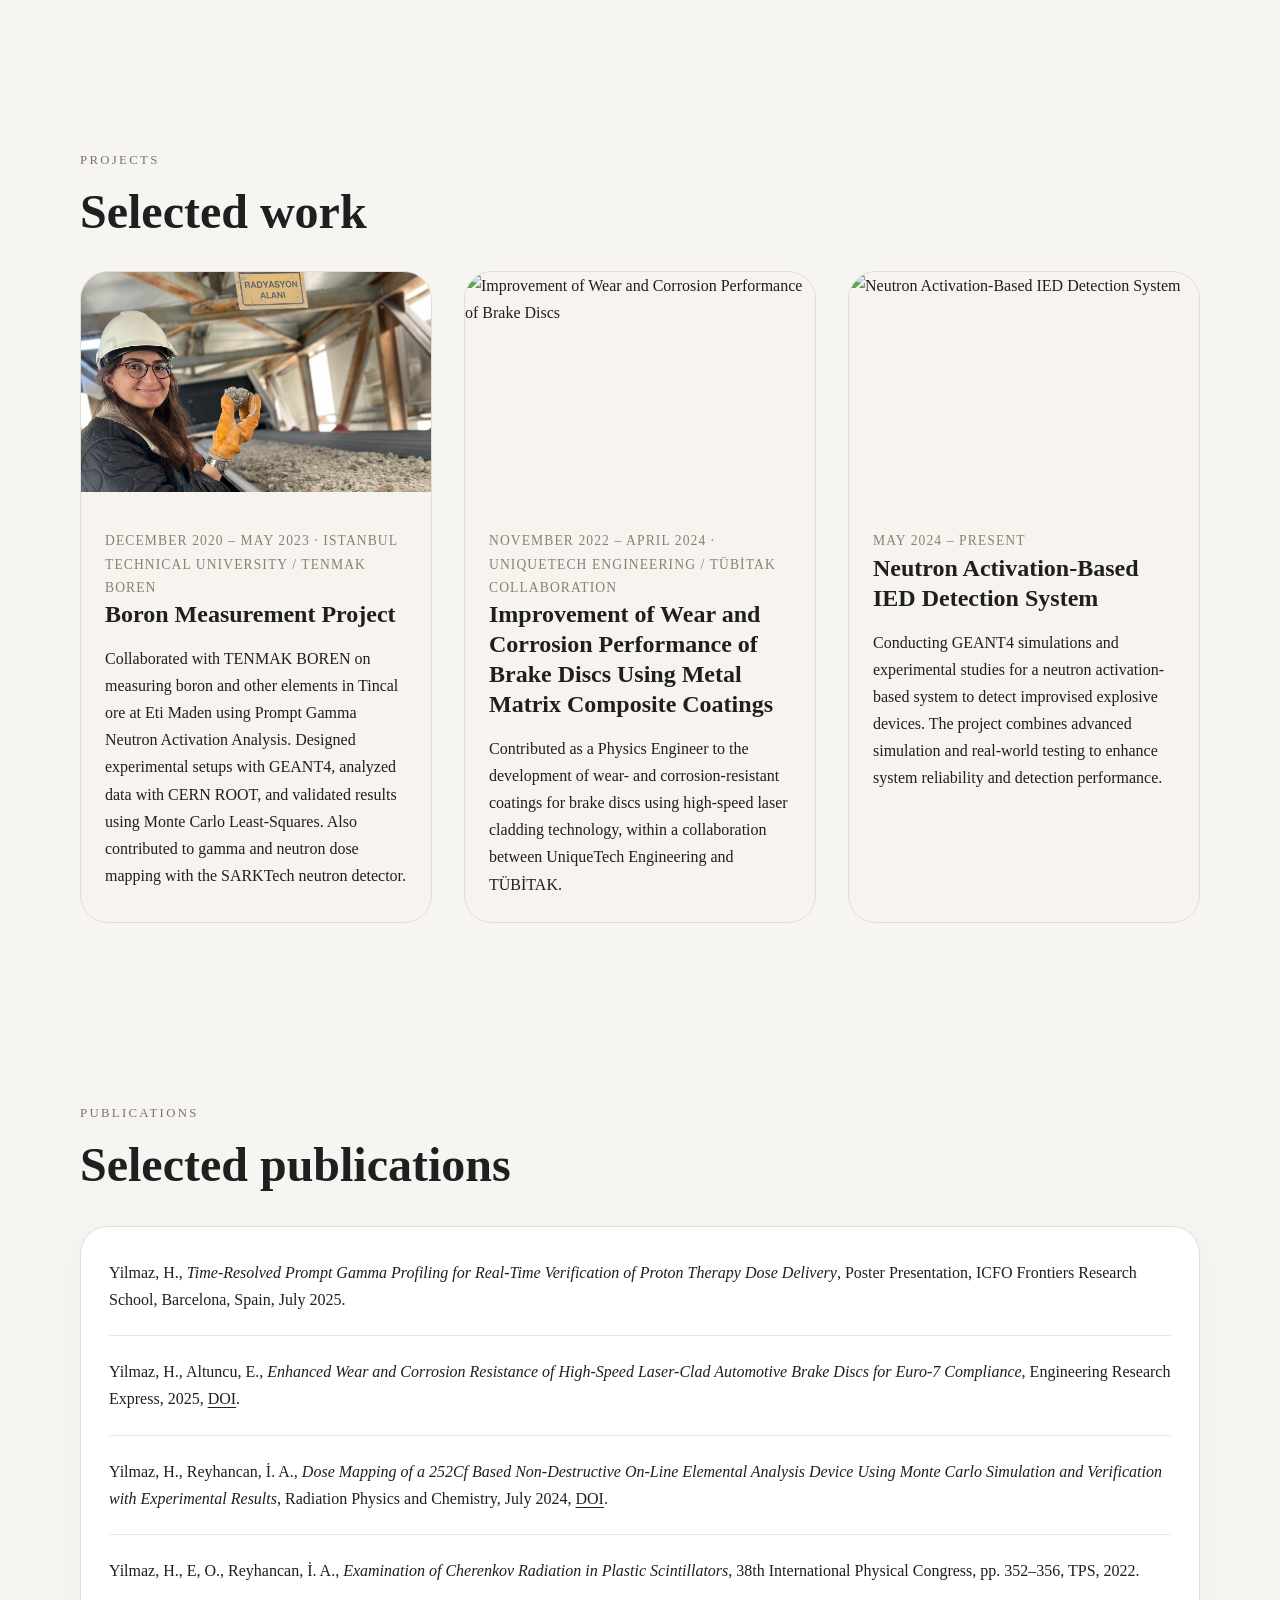
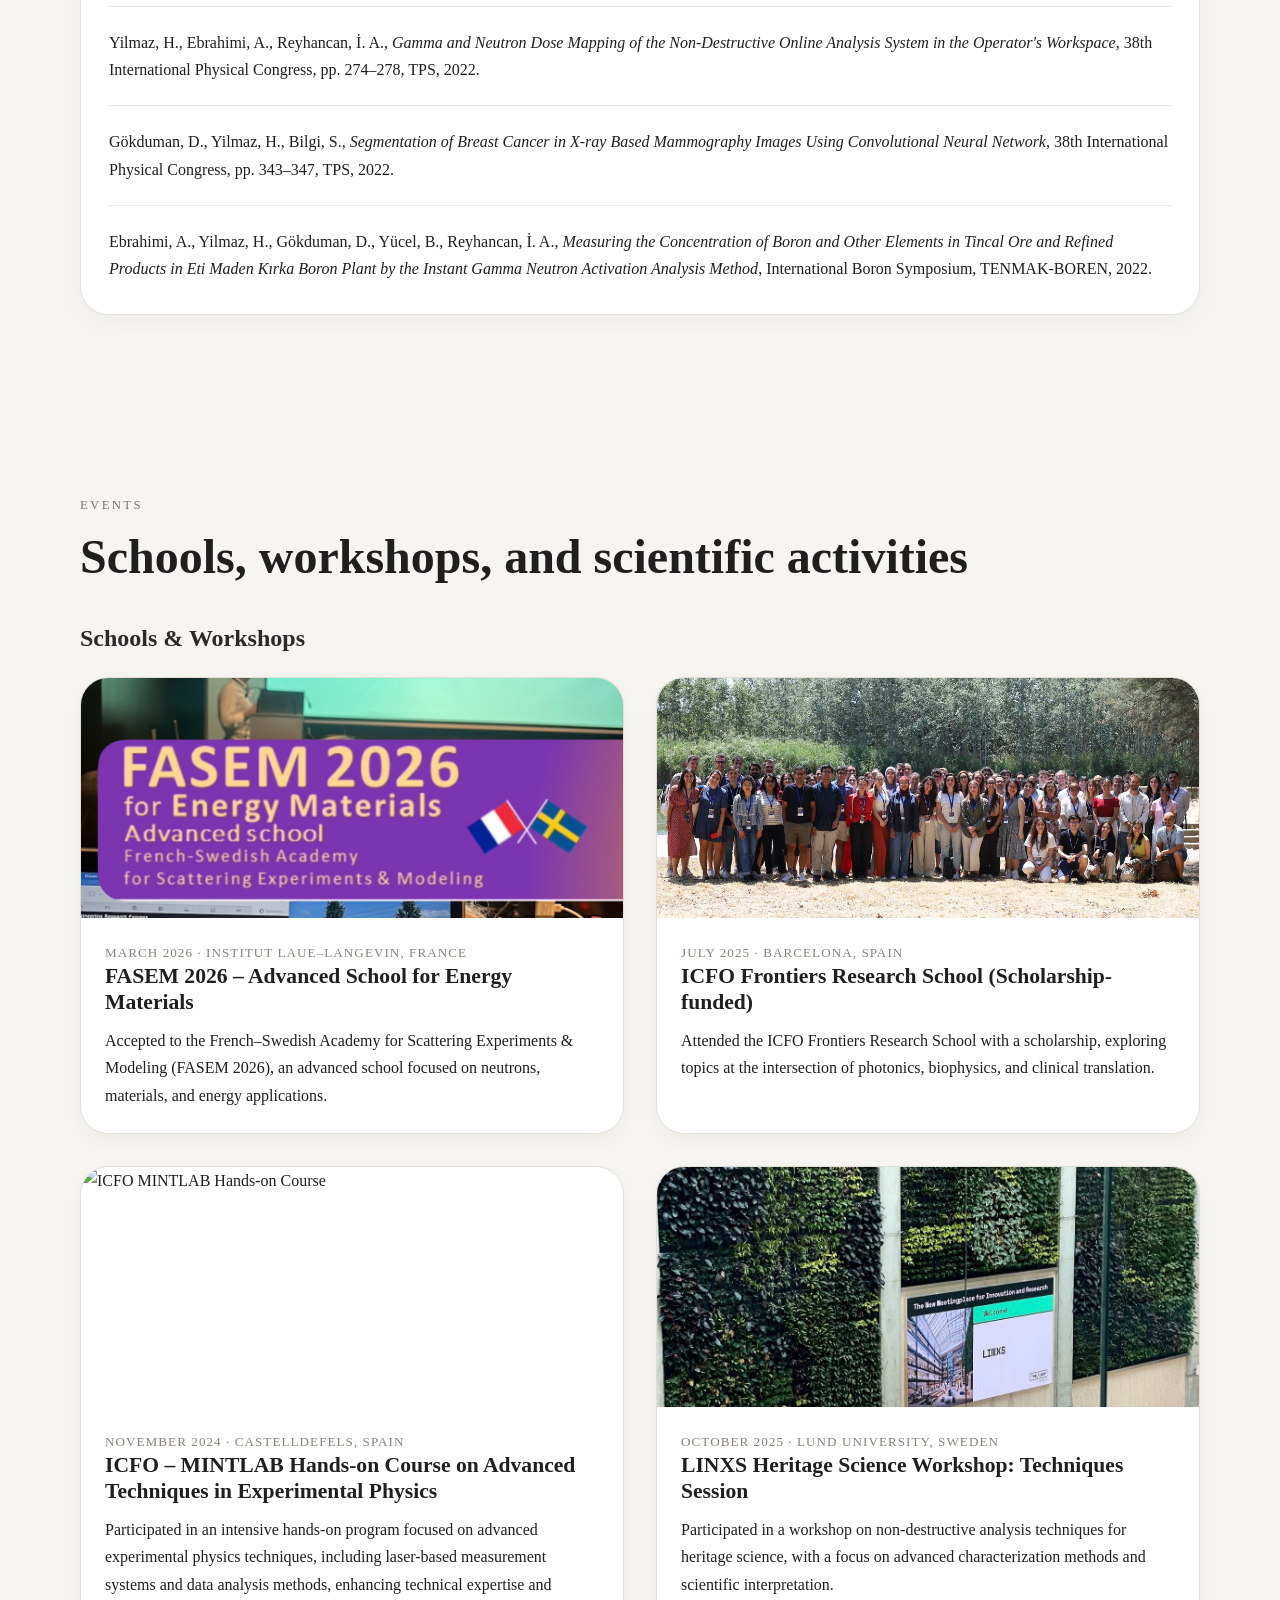
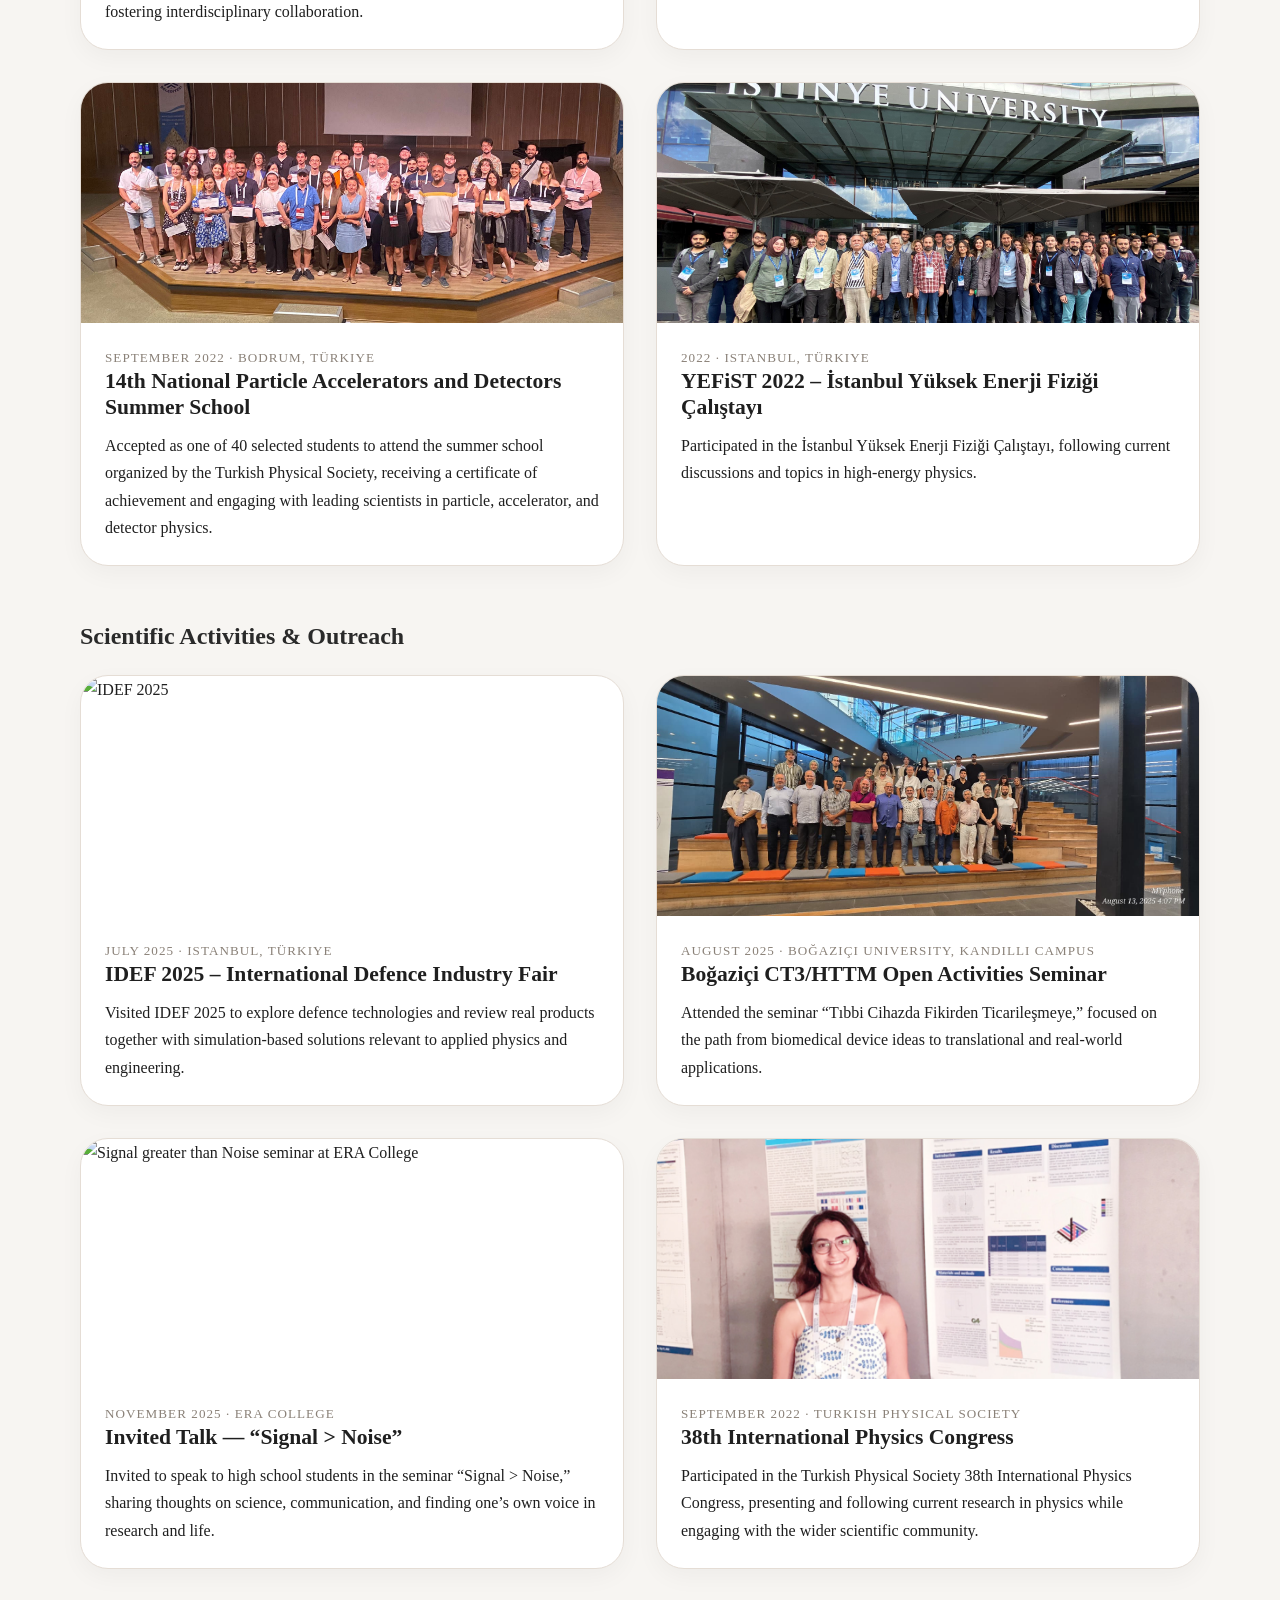
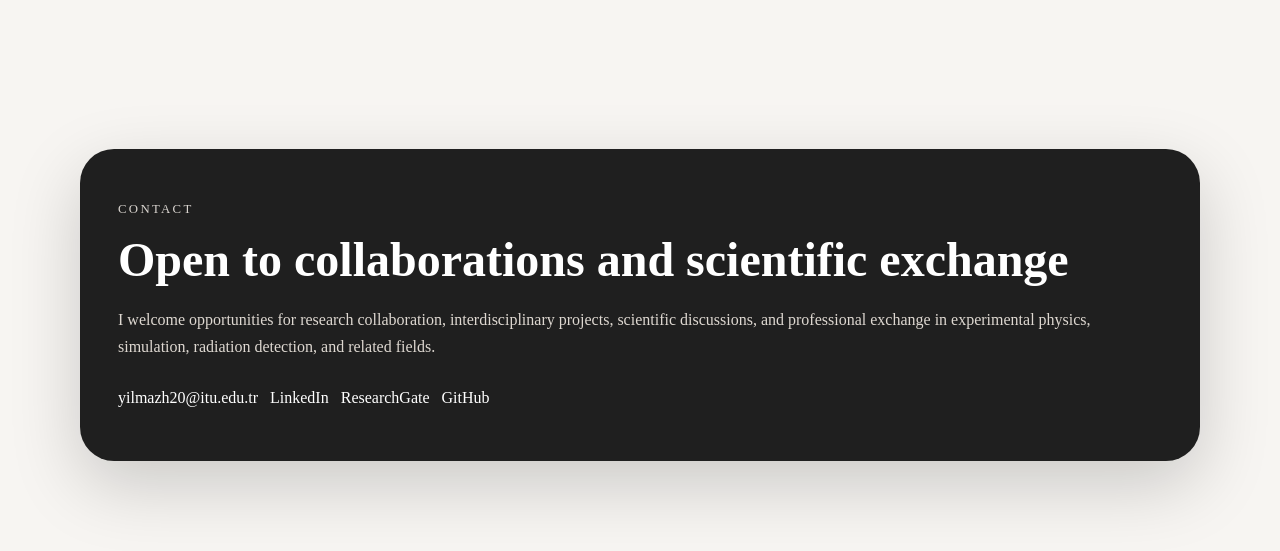
==== commit 7e19e2cd: "Update index.html" ====
--- a/index.html
+++ b/index.html
@@ -79,41 +79,54 @@
       </div>
     </section>
 
-    <section id="projects" class="section section-light">
-      <div class="container">
-        <p class="eyebrow">Projects</p>
-        <h2>Selected work</h2>
-
-        <div class="grid three">
-          <div class="card project-card">
-            <p class="card-label">Collaboration / Research</p>
-            <h3>Project Title 01</h3>
-            <p>
-              Write a short summary of this project here. Mention the goal, methods,
-              technical tools, and scientific relevance.
-            </p>
-          </div>
-
-          <div class="card project-card">
-            <p class="card-label">Collaboration / Research</p>
-            <h3>Project Title 02</h3>
-            <p>
-              Write a short summary of this project here. Mention the goal, methods,
-              technical tools, and scientific relevance.
-            </p>
-          </div>
-
-          <div class="card project-card">
-            <p class="card-label">Collaboration / Research</p>
-            <h3>Project Title 03</h3>
-            <p>
-              Write a short summary of this project here. Mention the goal, methods,
-              technical tools, and scientific relevance.
-            </p>
-          </div>
-        </div>
-      </div>
-    </section>
+    <section id="projects" class="section">
+  <div class="container">
+    <p class="eyebrow">Projects</p>
+    <h2>Selected work</h2>
+
+    <div class="project-grid">
+      <article class="project-card project-card-with-image">
+        <img src="boron-project.png" alt="Boron Measurement Project" class="project-image">
+        <div class="project-content">
+          <p class="project-meta">December 2020 – May 2023 · Istanbul Technical University / TENMAK BOREN</p>
+          <h3>Boron Measurement Project</h3>
+          <p>
+            Collaborated with TENMAK BOREN on measuring boron and other elements in Tincal ore at Eti Maden using
+            Prompt Gamma Neutron Activation Analysis. Designed experimental setups with GEANT4, analyzed data with
+            CERN ROOT, and validated results using Monte Carlo Least-Squares. Also contributed to gamma and neutron
+            dose mapping with the SARKTech neutron detector.
+          </p>
+        </div>
+      </article>
+
+      <article class="project-card project-card-with-image">
+        <img src="brake-discs.png" alt="Improvement of Wear and Corrosion Performance of Brake Discs" class="project-image">
+        <div class="project-content">
+          <p class="project-meta">November 2022 – April 2024 · UniqueTech Engineering / TÜBİTAK Collaboration</p>
+          <h3>Improvement of Wear and Corrosion Performance of Brake Discs Using Metal Matrix Composite Coatings</h3>
+          <p>
+            Contributed as a Physics Engineer to the development of wear- and corrosion-resistant coatings for brake
+            discs using high-speed laser cladding technology, within a collaboration between UniqueTech Engineering
+            and TÜBİTAK.
+          </p>
+        </div>
+      </article>
+
+      <article class="project-card project-card-with-image">
+        <img src="ied-project.jpg" alt="Neutron Activation-Based IED Detection System" class="project-image">
+        <div class="project-content">
+          <p class="project-meta">May 2024 – Present</p>
+          <h3>Neutron Activation-Based IED Detection System</h3>
+          <p>
+            Conducting GEANT4 simulations and experimental studies for a neutron activation-based system to detect
+            improvised explosive devices. The project combines advanced simulation and real-world testing to
+            enhance system reliability and detection performance.
+          </p>
+        </div>
+      </article>
+    </div>
+  </div>
+</section>
 
     <section id="publications" class="section">
       <div class="container">
--- a/style.css
+++ b/style.css
@@ -465,3 +465,72 @@
 .event-image-top {
   object-position: center top;
 }
+.contact-tags a {
+  color: inherit;
+  transition: color 0.2s ease, border-color 0.2s ease, background 0.2s ease;
+  text-decoration: none;
+}
+
+.contact-tags a:hover {
+  color: white;
+  border-color: rgba(255, 255, 255, 0.35);
+  background: rgba(255, 255, 255, 0.04);
+}
+
+.project-grid {
+  display: grid;
+  grid-template-columns: repeat(3, 1fr);
+  gap: 2rem;
+  margin-top: 2rem;
+}
+
+.project-card {
+  background: #f7f4ef;
+  border: 1px solid #e5ddd2;
+  border-radius: 28px;
+  overflow: hidden;
+}
+
+.project-card-with-image {
+  display: flex;
+  flex-direction: column;
+}
+
+.project-image {
+  width: 100%;
+  height: 220px;
+  object-fit: cover;
+  display: block;
+}
+
+.project-content {
+  padding: 1.5rem;
+}
+
+.project-meta {
+  font-size: 0.85rem;
+  letter-spacing: 0.08em;
+  text-transform: uppercase;
+  color: #8a7f73;
+  margin-bottom: 0.75rem;
+}
+
+.project-card h3 {
+  font-size: 1.5rem;
+  line-height: 1.25;
+  margin-bottom: 1rem;
+}
+
+.project-card p {
+  margin-bottom: 0;
+}
+
+@media (max-width: 1000px) {
+  .project-grid {
+    grid-template-columns: 1fr;
+  }
+
+  .project-image {
+    height: 240px;
+  }
+}
